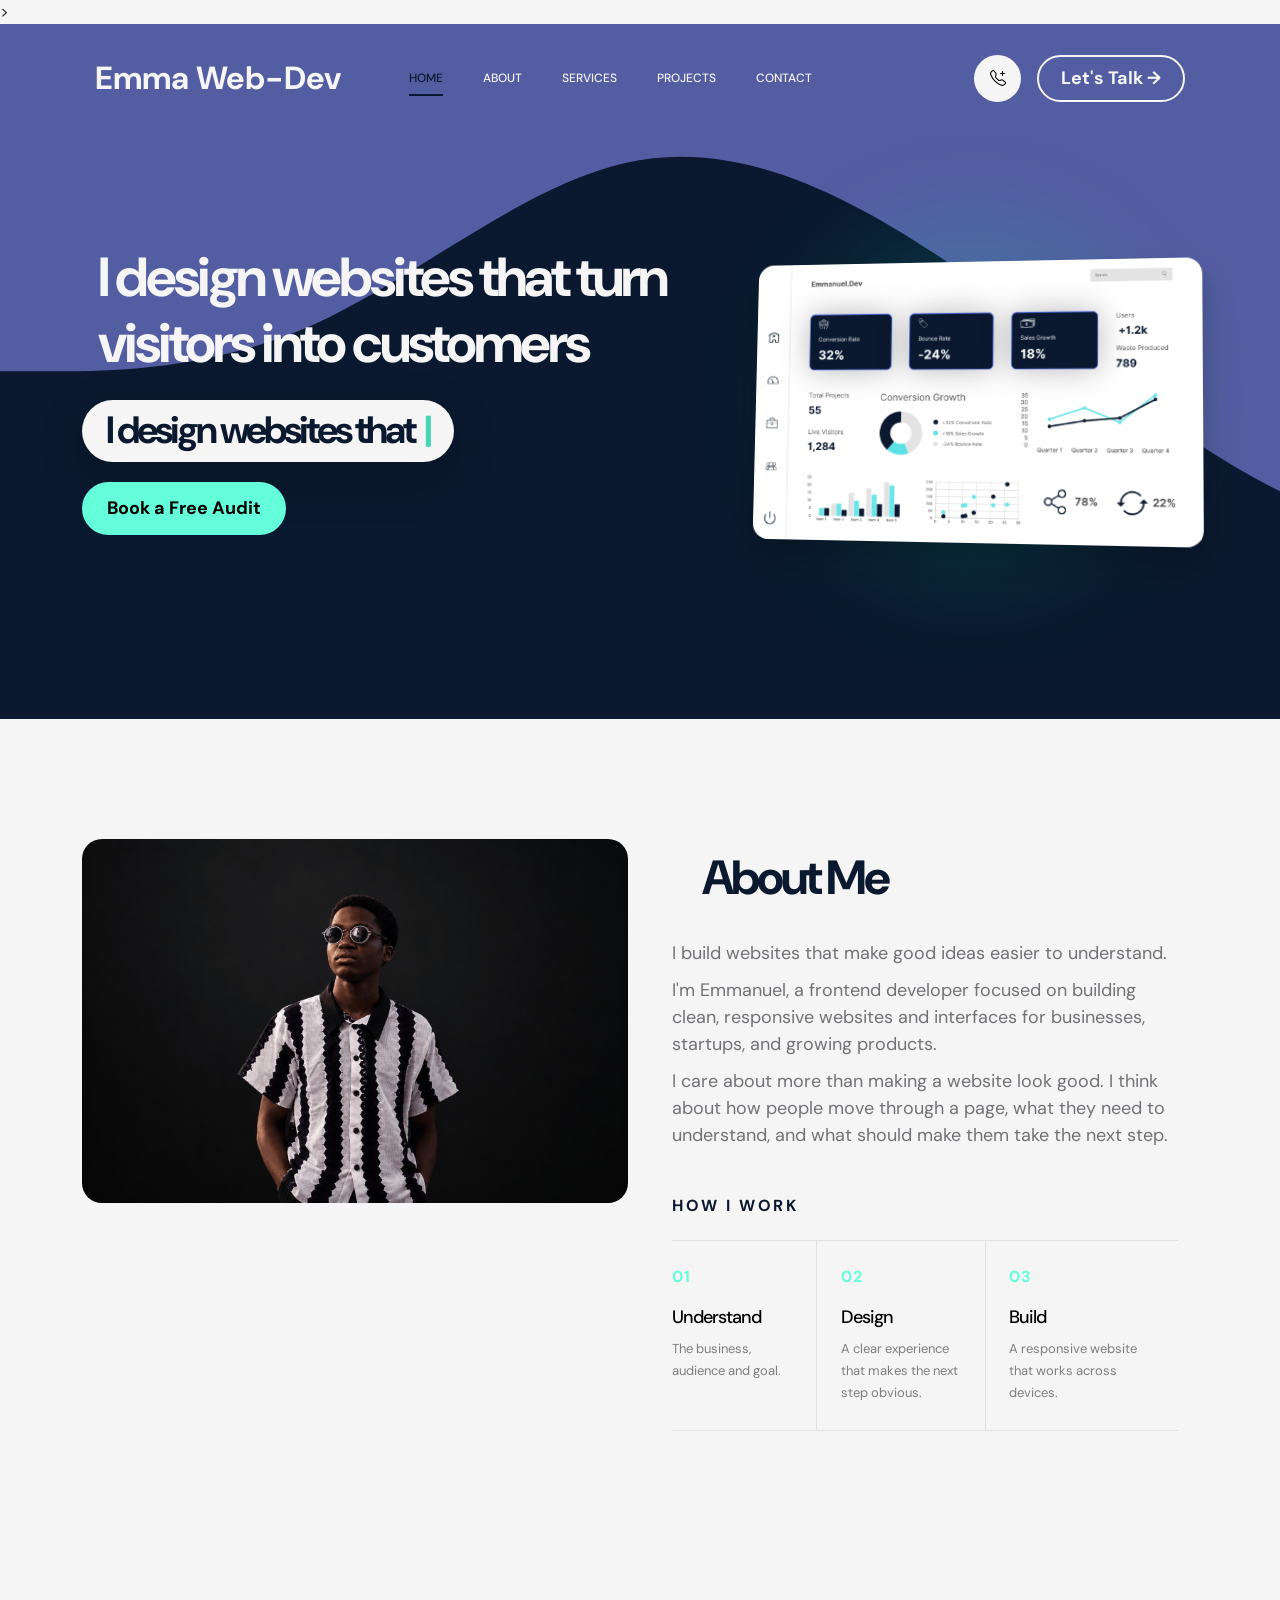
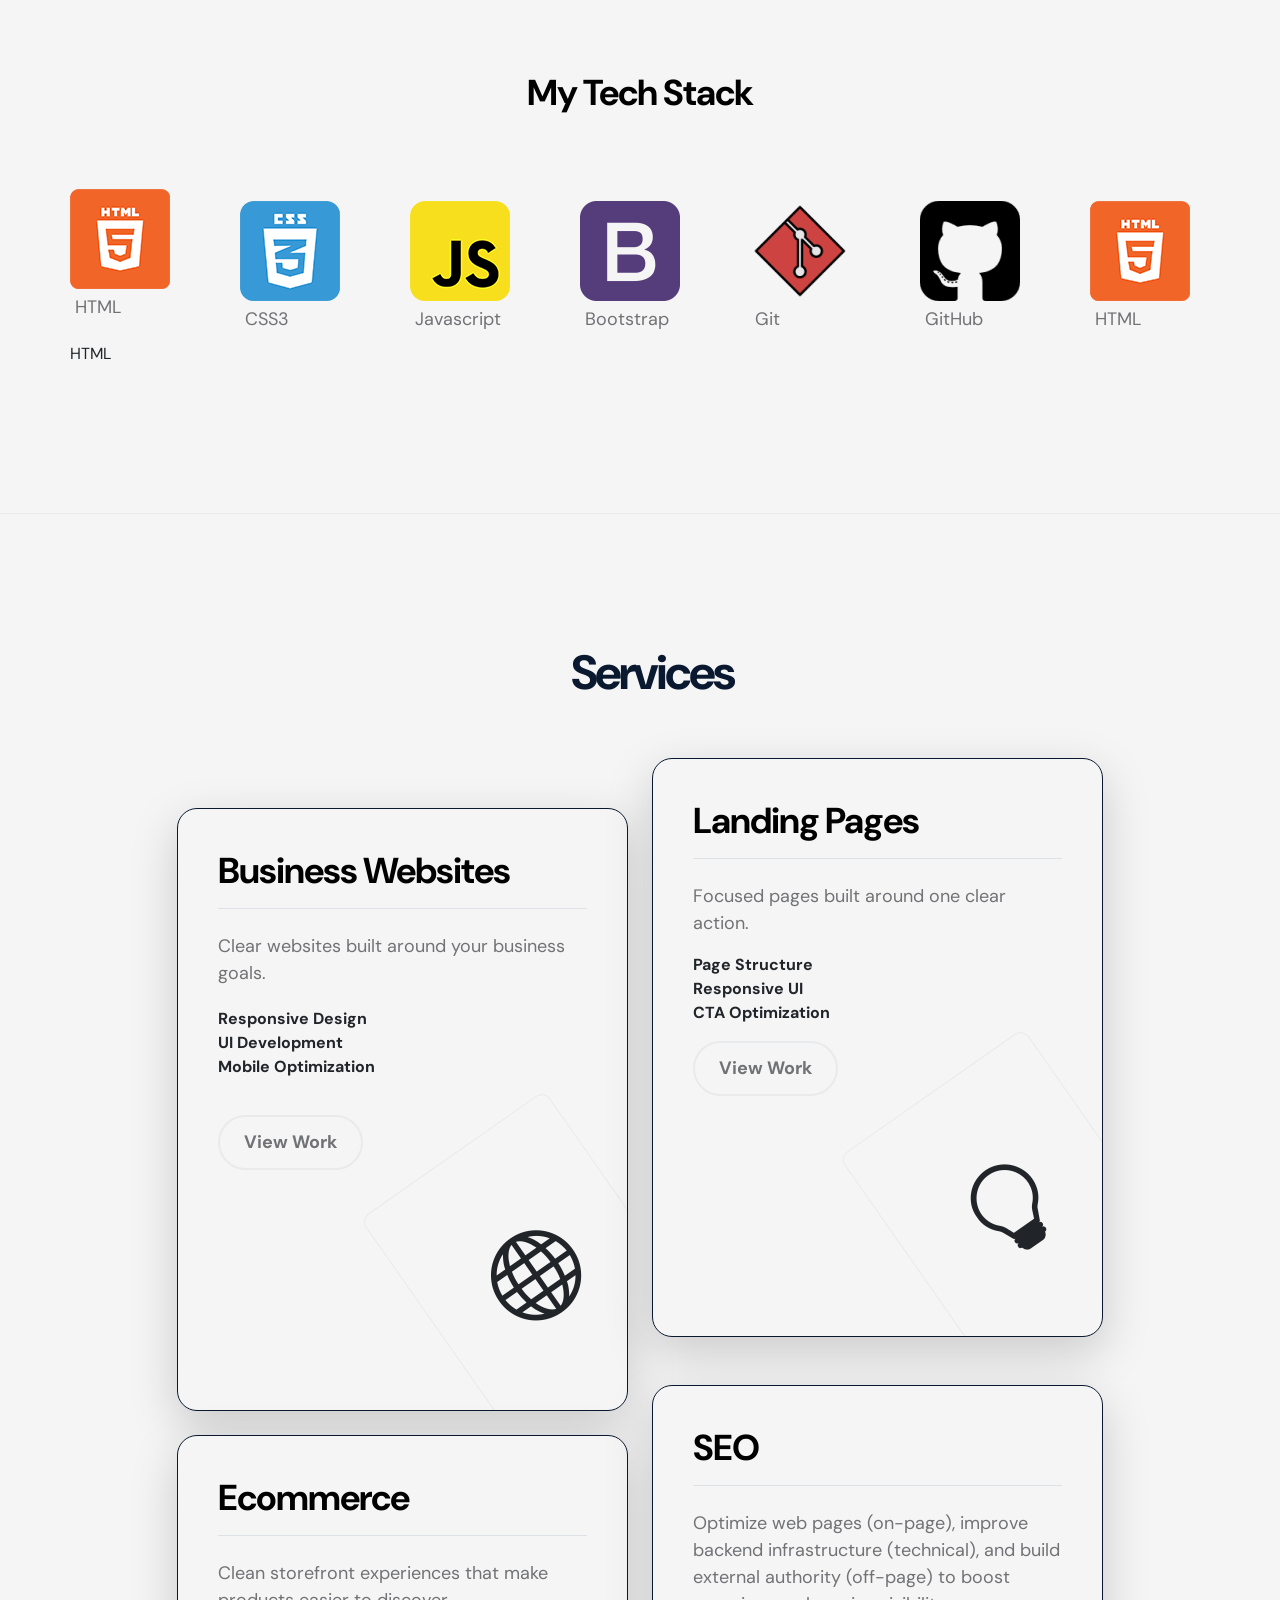
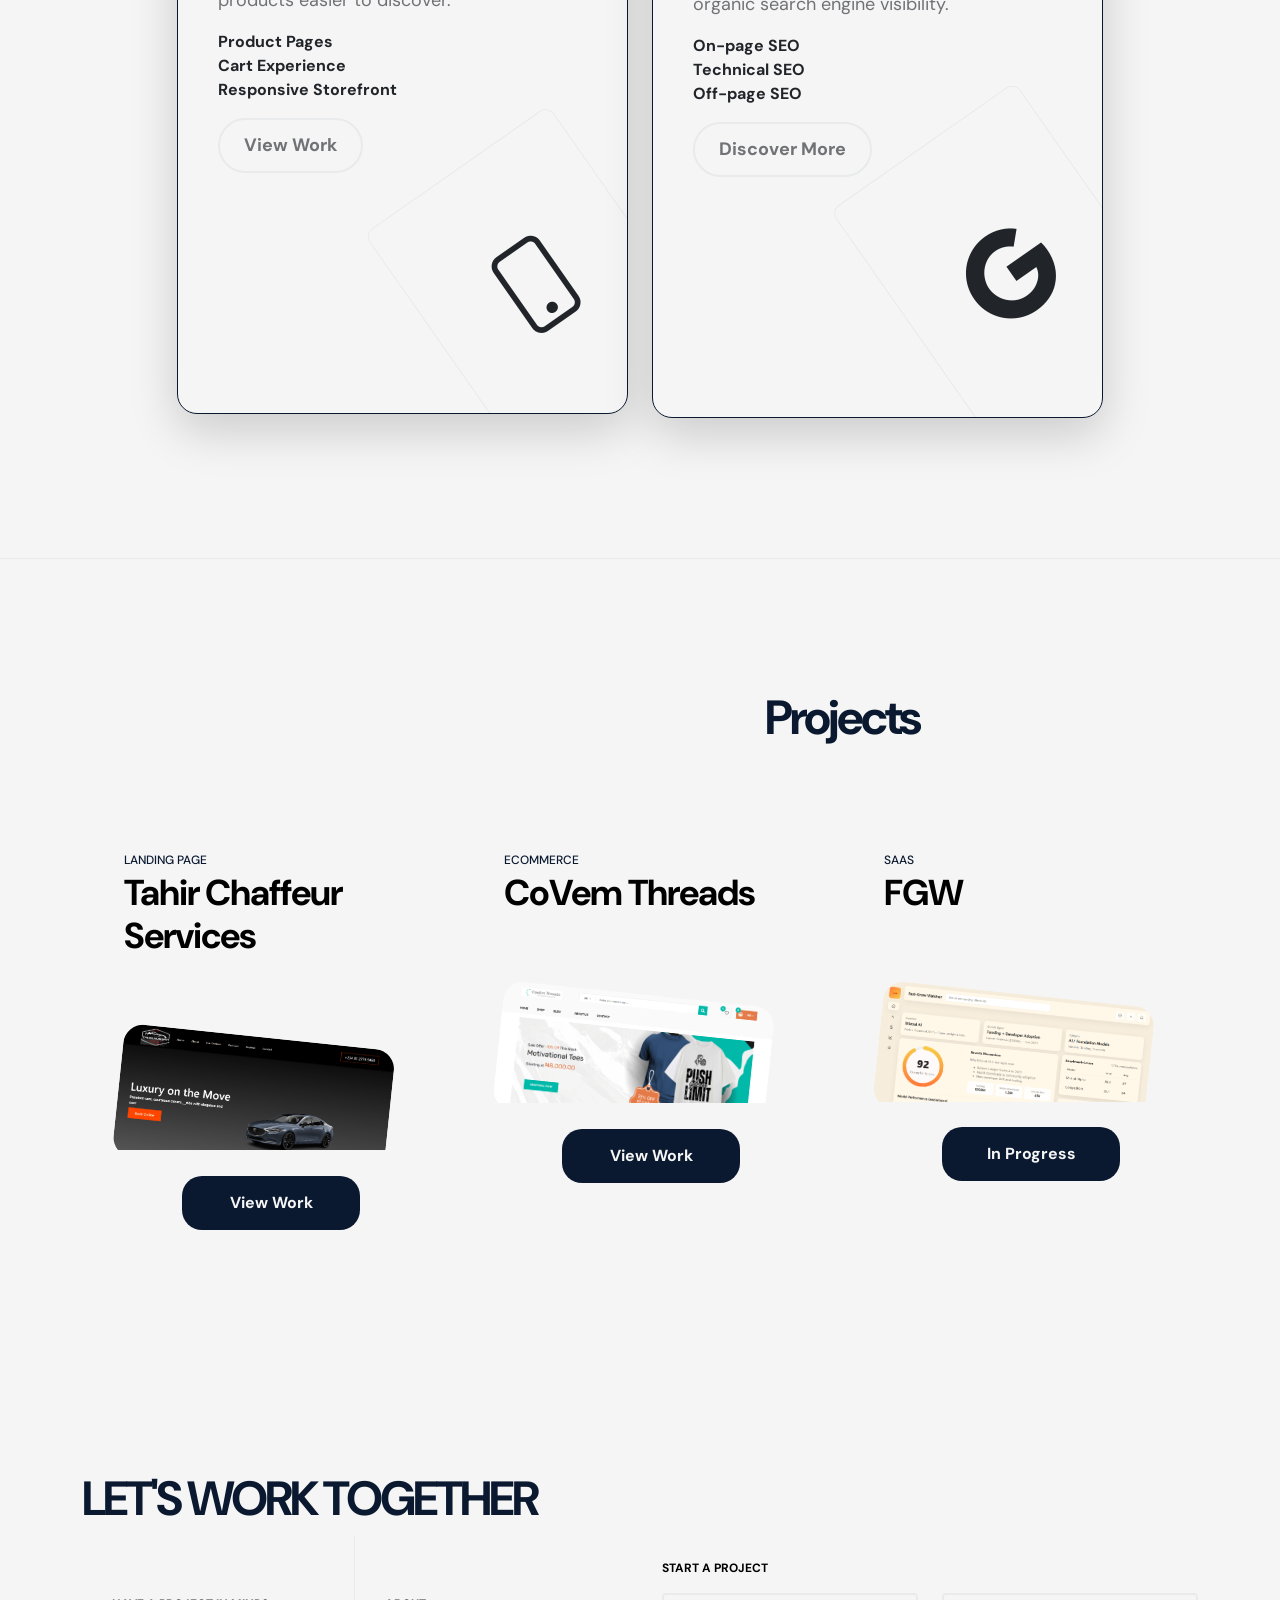
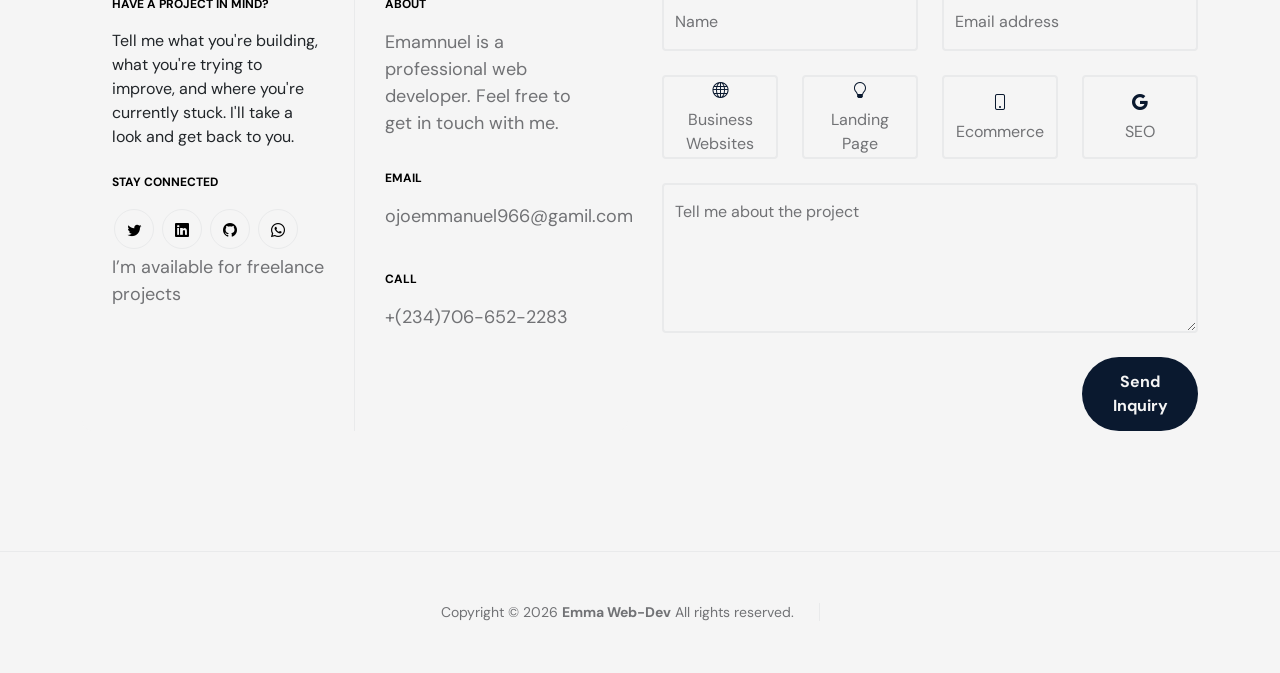
==== index.html @ 37045ef2 "Update index.html" ====
<!doctype html>
<html lang="en">
    <head
        
     <link
        rel="stylesheet"
        href="https://cdn.jsdelivr.net/npm/bootstrap-icons@1.13.2/font/bootstrap-icons.min.css"
      >
    >
        <meta charset="utf-8">
        <meta name="viewport" content="width=device-width, initial-scale=1">

        <meta name="description" content="I'm Emmanuel, a frontend developer in Nigeria building responsive business websites, landing pages and ecommerce interfaces.">
        <meta name="author" >
        <meta name="author" content="Emmanuel">
        <meta name="robots" content="index, follow">
        <title>Emmanuel | Frontend Developer</title>
        <meta property="og:type" content="website">
        <meta property="og:title" content="Emmanuel | Frontend Developer">
        <meta
        property="og:description"
        content="Responsive websites and interfaces for businesses, startups and growing  products."
        >  
        <meta property="og:url" content="https://YOUR-VERCEL-DOMAIN.vercel.app/">
        
        <!-- X card preview -->
        <meta name="twitter:card" content="summary_large_image">
        <meta name="twitter:title" content="Emmanuel | Frontend Developer">
        <meta
        name="twitter:description"
        content="I build responsive websites and interfaces for businesses and growing products."
        >
        <meta
        name="twitter:image"
        content="https://YOUR-VERCEL-DOMAIN.vercel.app/images/social-preview.jpg"
>
        <!-- CSS FILES -->
        <link rel="preconnect" href="https://fonts.googleapis.com">
        
        <link rel="preconnect" href="https://fonts.gstatic.com" crossorigin>
        
        <link href="https://fonts.googleapis.com/css2?family=DM+Sans:wght@400;500;700&display=swap" rel="stylesheet">

        <link href="css/bootstrap.min.css" rel="stylesheet">

        <link href="css/bootstrap-icons.css" rel="stylesheet">

        <link href="css/magnific-popup.css" rel="stylesheet">

        <link href="css/style.css" rel="stylesheet">
        

    </head>
    
    <body>


        <nav class="navbar navbar-expand-lg">
            <div class="container">

                <button class="navbar-toggler" type="button" data-bs-toggle="collapse" data-bs-target="#navbarNav" aria-controls="navbarNav" aria-expanded="false" aria-label="Toggle navigation">
                    <span class="navbar-toggler-icon"></span>
                </button>

                <a href="index.html" class="navbar-brand mx-auto mx-lg-0">Emma Web-Dev </a>

                <div class="d-flex align-items-center d-lg-none">
                    <!-- <i class="navbar-icon bi-telephone-plus me-3"></i> -->
                    <a class="custom-btn btn" href="#section_5">
                        Let's Talk →
                    </a>
                </div>

                <div class="collapse navbar-collapse" id="navbarNav">
                    <ul class="navbar-nav ms-lg-5">
                        <li class="nav-item">
                            <a class="nav-link click-scroll" href="#section_1">Home</a>
                        </li>

                        <li class="nav-item">
                            <a class="nav-link click-scroll" href="#section_2">About</a>
                        </li>

                        <li class="nav-item">
                            <a class="nav-link click-scroll" href="#section_3">Services</a>
                        </li>

                        <li class="nav-item">
                            <a class="nav-link click-scroll" href="#section_4">Projects</a>
                        </li>

                        <li class="nav-item">
                            <a class="nav-link click-scroll" href="#section_5">Contact</a>
                        </li>
                    </ul>

                    <div class="d-lg-flex align-items-center d-none ms-auto">
                        <i class="navbar-icon bi-telephone-plus me-3"  ><a href=""></a></i>
                        <a class="custom-btn btn" href="#section_5">
                             Let's Talk →
                        </a>
                    </div>
                </div>

            </div>
        </nav>

        <main>

            <section class="hero d-flex  align-items-center" id="section_1">
                <div class="container">
                    <div class="row">

                        <div class="col-lg-7 col-12">
                            <div class="hero-text" >
                                <div class="hero-title-wrap d-flex align-items-center mb-4">
                                    <h1 class="hero-title ms-3 mb-0" style="color: whitesmoke !important;  "  >I design websites that turn <br> visitors into customers</h1>
                                </div>

                               <h2 class="hero-title">
                                 I design websites that 
                                 <span id="typing"></span>
                               </h2>
                                <p class="mb-4"><a class="custom-btn btn custom-link" href="#section_2" style="color: black ;">Book a Free Audit</a></p>
                            </div>
                        </div>
                         
                           <div class="col-lg-5 col-12">
                             <div class="hero-image-wrap">
                               <img src="images/Emmanuel.Dev Dashboard.png" class="img-fluid hero-image" alt="Dashboard interface concept displayed in the Emma Web-Dev portfolio hero section"
                               fetchpriority="high"
                               decoding="async">
                              </div>
                           </div>
                         
                      
                    </div>
                </div>

                <svg xmlns="http://www.w3.org/2000/svg" viewBox="0 0 1440 320"><path fill="#535da1" fill-opacity="1" d="M0,160L24,160C48,160,96,160,144,138.7C192,117,240,75,288,64C336,53,384,75,432,106.7C480,139,528,181,576,208C624,235,672,245,720,240C768,235,816,213,864,186.7C912,160,960,128,1008,133.3C1056,139,1104,181,1152,202.7C1200,224,1248,224,1296,197.3C1344,171,1392,117,1416,90.7L1440,64L1440,0L1416,0C1392,0,1344,0,1296,0C1248,0,1200,0,1152,0C1104,0,1056,0,1008,0C960,0,912,0,864,0C816,0,768,0,720,0C672,0,624,0,576,0C528,0,480,0,432,0C384,0,336,0,288,0C240,0,192,0,144,0C96,0,48,0,24,0L0,0Z"></path></svg>
            </section>


            <section class="about section-padding" id="section_2">
                <div class="container">
                    <div class="row">

                        <div class="col-lg-6 col-12  reveal reveal-left">
                            <img src="images/portfolio pic.png" class="about-image img-fluid" alt="Portrait of Emmanuel, frontend developer at Emma Web-Dev"
                            loading="lazy"
                            decoding="async">
                        </div>

                        <div class="col-lg-6 col-12 mt-5 mt-lg-0">
                            <div class="about-thumb">

                                <div class="section-title-wrap  align-items-center mb-4 reveal">
                                    <h2 class="text me-4 mb-0">About Me</h2>

                                  
                                </div>

                            

                             <div class="about-text">
                                 <p class="reveal">
                                I build websites that make
                                good ideas easier to understand. 
                              </p>
                              
                              <p  class="reveal reveal-delay-1">
                                I'm Emmanuel, a frontend developer focused on
                                building clean, responsive websites and interfaces
                                for businesses, startups, and growing products.
                              </p>
                              
                              <p class="reveal reveal-delay-2">
                                I care about more than making a website look good.
                              I think about how people move through a page, what
                              they need to understand, and what should make them
                              take the next step.
                              </p>
                              
                             </div>
                              
                              <div class="how-i-work">
                                  <span class="how-i-work-label reveal-delay-4"><strong>HOW I WORK</strong></span>

                                  <div class="work-process">

                                      <div class="work-process-item reveal reveal-delay-1">
                                         <strong>
                                            <span class="work-process-number">01</span>
                                         </strong> 

                                          <div class="work-process-content">
                                              <h3>Understand</h3>
                                              <p>The business, audience and goal.</p>
                                          </div>
                                      </div>

                                      <div class="work-process-item reveal  reveal-delay-2">
                                         <strong><span class="work-process-number">02</span></strong> 

                                          <div class="work-process-content">
                                              <h3>Design</h3>
                                              <p>A clear experience that makes the next step obvious.</p>
                                          </div>
                                      </div>

                                        <div class="work-process-item reveal reveal-delay-3">
                                          <span class="work-process-number">03</span>

                                          <div class="work-process-content">
                                              <h3>Build</h3>
                                              <p>A responsive website that works across devices.</p>
                                          </div>
                                      </div>

                                  </div>
                              </div>
                            </div>
                        </div>

                    </div>
                </div>
            </section>

            <!-- <section class="featured section-padding">
                <div class="container">
                    <div class="row">

                        <div class="col-lg-6 col-12">
                            <div class="profile-thumb">
                                <div class="profile-title">
                                    <h4 class="mb-0">Information</h4>
                                </div>

                                <div class="profile-body">
                                    <p>
                                        <span class="profile-small-title">Name</span> 
                                        <span>Ojo Emmanuel</span>
                                    </p>

                                    <p>
                                        <span class="profile-small-title">Birthday</span> 
                                        <span>May 28, 2008</span>
                                    </p>

                                    <p>
                                        <span class="profile-small-title">Phone</span> 
                                         <span><a href="tel: +(234)706-652-2283"></a>+(234)706-652-2283</span>
                                    </p>

                                    <p>
                                        <span class="profile-small-title">Email</span> 
                                        <span><a href="mailto:hello@josh.design">ojoemmanuel966@gmail.com</a></span>
                                    </p>
                                </div>
                            </div>
                        </div>

                        <div class="col-lg-6 col-12 mt-5 mt-lg-0">
                            <div class="about-thumb">
                                <div class="row">
                                    <div class="col-lg-6 col-6 featured-border-bottom py-2">
                                        <strong class="featured-numbers">15+</strong>

                                        <p class="featured-text">Projects Completed</p>
                                    </div>

                                    <div class="col-lg-6 col-6 featured-border-start featured-border-bottom ps-5 py-2">
                                        <strong class="featured-numbers">10+</strong>
 
                                        <p class="featured-text">Happy Clients</p>
                                    </div>

                                    <div class="col-lg-6 col-6 pt-4">
                                        <p class="featured-text">Conversion-Focused Designs</p>
                                    </div>

                                    <div class="col-lg-6 col-6 featured-border-start ps-5 pt-4">
                                        <strong class="featured-numbers">7+</strong>

                                        Fast Delivery
                                    </div>
                                </div>
                            </div>
                        </div>

                    </div>
                </div>
            </section> -->


            <section class="clients section-padding">
                <div class="container">
                    <div class="row align-items-center">

                        <div class="col-lg-12 col-12">
                            <h3 class="text-center mb-5">My Tech Stack</h3>
                        </div>

                <section class="tech-marquee" aria-label="Technologies I use">
                    <div class="tech-marquee-track">

                     <div class="tech-marquee-group">
                       <span><img src="images/tech stack/details-icon-html.png" alt=""> <p>HTML</p> HTML</span>
                       <span><img src="images/tech stack/details-icon-css.png" alt=""><p>CSS3</p></span>
                       <span><img src="images/tech stack/details-icon-javascript.png" alt=""><p>Javascript</p></span>
                       <span><img src="images/tech stack/details-icon-bootstrap.png" alt=""><p>Bootstrap</p></span>
                       <span><img src="images/tech stack/git.png" alt=""><p>Git</p></span>
                       <span><img src="images/tech stack/github-sign.png" alt=""><p>GitHub</p></span>
                     </div>

                     <div class="tech-marquee-group" aria-hidden="true">
                        <span><img src="images/tech stack/details-icon-html.png" alt=""> <br> <p>HTML</p>  </span>
                       <span><img src="images/tech stack/details-icon-css.png" alt=""><p>CSS3</p></span>
                       <span><img src="images/tech stack/details-icon-javascript.png" alt=""><p>Javascript</p></span>
                       <span><img src="images/tech stack/details-icon-bootstrap.png" alt=""><p>Bootstrap</p></span>
                        <span><img src="images/tech stack/git.png" alt=""><p>Git</p></span>
                       <span><img src="images/tech stack/github-sign.png" alt=""><p>GitHub</p></span>
                     </div>
                    </div>
                 </section>
                    </div>
                </div>
            </section>


            <section class="services section-padding" id="section_3">
                <div class="container">
                    <div class="row">

                        <div class="col-lg-10 col-12 mx-auto">
                            <div class="section-title-wrap d-flex justify-content-center align-items-center mb-5   reveal">
                               

                                <h2 class="text ms-4 mb-0">Services</h2>
                                
                            </div>
                             <!-- <strong><h3 style="align-items: center; justify-content: center;">What I can build for you.</h3></strong> -->
                            <div class="row pt-lg-5">
                                <div class="col-lg-6 col-12">
                                    <div class="services-thumb reveal">
                                        <div class="d-flex flex-wrap align-items-center border-bottom mb-4 pb-3">
                                            <h3 class="mb-0"> Business Websites</h3>

                                            
                                        </div>

                                        <p>Clear websites built around your business goals.
                                           <!-- For businesses that need a professional online presence that explains what they do and       makes it easy for visitors to take action. -->
                                        </p>
                                           
                                        <div class="sub-text" style="margin:20px 0px;">
                                            <strong>Responsive Design</strong>
                                           <br>
                                           <strong>UI Development</strong>
                                           <br>
                                           <strong>Mobile Optimization</strong>
                                        </div>

                                        <a href="#section_4" class="custom-btn custom-border-btn btn mt-3">View Work</a>

                                        <div class="services-icon-wrap d-flex justify-content-center align-items-center">
                                            <i class="services-icon bi-globe"></i>
                                        </div>
                                    </div>
                                </div>

                                <div class="col-lg-6 col-12">
                                    <div class="services-thumb services-thumb-up reveal reveal-delay-1">
                                        <div class="d-flex flex-wrap align-items-center border-bottom mb-4 pb-3">
                                            <h3 class="mb-0">Landing Pages</h3>

                                            <!-- <div class="services-price-wrap ms-auto">
                                                <p class="services-price-text mb-0">$1,200</p>
                                                <div class="services-price-overlay"></div>
                                            </div> -->
                                        </div>

                                        <p>Focused pages built around one
                                           clear action.

                                           </p>
                                           <div class="sub-text">
                                            <strong>
                                                Page Structure
                                                <br>
                                                Responsive UI
                                                <br>
                                                CTA Optimization
                                                <br>
                                            </strong>
                                           </div>

                                        <a href="#section_4" class="custom-btn custom-border-btn btn mt-3">View Work</a>

                                        <div class="services-icon-wrap d-flex justify-content-center align-items-center">
                                            <i class="services-icon bi-lightbulb"></i>
                                        </div>
                                    </div>
                                </div>

                                <div class="col-lg-6 col-12">
                                    <div class="services-thumb  reveal reveal-delay-2 ">
                                        <div class="d-flex flex-wrap align-items-center border-bottom mb-4 pb-3">
                                            <h3 class="mb-0">Ecommerce</h3>

                                            <!-- <div class="services-price-wrap ms-auto">
                                                <p class="services-price-text mb-0">$3,600</p>
                                                <div class="services-price-overlay"></div>
                                            </div> -->
                                        </div>

                                        <p>Clean storefront experiences that
                                           make products easier to discover.

                                        </p>
                                        <div class="sub-text">
                                            <strong>
                                              Product Pages
                                              <br>
                                              Cart Experience
                                              <br>
                                              Responsive Storefront
                                            </strong>
                                           
                                        </div>

                                        <a href="#section_4" class="custom-btn custom-border-btn btn mt-3">View Work</a>

                                        <div class="services-icon-wrap d-flex justify-content-center align-items-center">
                                            <i class="services-icon bi-phone"></i>
                                        </div>
                                    </div>
                                </div>

                                <div class="col-lg-6 col-12">
                                    <div class="services-thumb services-thumb-up reveal">
                                        <div class="d-flex flex-wrap align-items-center border-bottom mb-4 pb-3">
                                            <h3 class="mb-0">SEO</h3>
<!-- 
                                            <div class="services-price-wrap ms-auto">
                                                <p class="services-price-text mb-0">$1,450</p>
                                                <div class="services-price-overlay"></div>
                                            </div> -->
                                        </div>

                                        <p>Optimize web pages (on-page), improve backend infrastructure (technical), and build external authority (off-page) to boost organic search engine visibility. </p>
                                        <div class="sub-text">
                                            <strong>
                                              On-page SEO
                                              <br>
                                              Technical SEO
                                              <br>
                                              Off-page SEO
                                            </strong>
                                           
                                        </div>

                                        <a href="#section_4" class="custom-btn custom-border-btn btn mt-3">Discover More</a>

                                        <div class="services-icon-wrap d-flex justify-content-center align-items-center">
                                            <i class="services-icon bi-google"></i>
                                        </div>
                                    </div>
                                </div>
                            </div>
                        </div>
                    </div>
                </div>                                  
            </section>


            <section class="projects section-padding" id="section_4">
                <div class="container">
                    <div class="row">

                        <div class="col-lg-8 col-md-8 col-12 ms-auto">
                            <div class="section-title-wrap d-flex justify-content-center align-items-center mb-4 reveal">
                                <h2 class="text ms-4 mb-0">Projects</h2>
                            </div>
                        </div>

                        <div class="clearfix"></div>

                        <div class="col-lg-4 col-md-6 col-12">
                            <div class="projects-thumb reveal reveal-delay-2">
                                <div class="projects-info">
                                    <small class="projects-tag">Landing Page</small>

                                    <h3 class="projects-title">Tahir Chaffeur Services</h3>
                                </div>

                                <a href="images/projects/portfolio work.png" class="popup-image">
                                    <img src="images/projects/portfolio work.png" class="projects-image img-fluid" alt="Tahir Chauffeur Services website project designed by Emma Web-Dev">
                                </a>
                                
                            </div>
                            <button type="submit" class="form-control"><a href="https://emmyfrontenddev.github.io/Web-Dev2/" target="_blank" style="color: whitesmoke !important;" rel="noopener noreferrer">View Work</a></button>
                        </div>

                        <div class="col-lg-4 col-md-6 col-12">
                            <div class="projects-thumb reveal reveal-delay-3">
                                <div class="projects-info">
                                    <small class="projects-tag">Ecommerce</small>

                                    <h3 class="projects-title">CoVem Threads</h3>
                                </div>

                                <a href="images/projects/tshirt ic.png" class="popup-image">
                                    <img src="images/projects/tshirt ic.png" class="projects-image img-fluid" alt="CoVem Threads streetwear ecommerce website project by Emma Web-Dev">
                                </a>
                                
                            </div>
                            <button type="submit" class="form-control"><a href="https://emmyfrontenddev.github.io/ecommerce/" style="color: whitesmoke !important;" target="_blank" rel="noopener noreferrer"> View Work</a></button>
                        </div>

                        <div class="col-lg-4 col-md-6 col-12">
                            <div class="projects-thumb reveal reveal-delay-4">
                                <div class="projects-info">
                                    <small class="projects-tag">Saas</small>

                                    <h3 class="projects-title">FGW</h3>
                                </div>

                                <a href="images/projects/mistral dashboard cool.png" class="popup-image">
                                    <img src="images/projects/mistral dashboard cool.png" class="projects-image img-fluid" alt="FastGrowWatcher startup growth dashboard concept, currently in development">
                                </a>
                                
                            </div>
                            <button type="submit" class="form-control">In Progress</button>
                        </div>

                    </div>
                </div>
            </section>

            <section class="contact section-padding" id="section_5">
                    <div class="container">
                        <div class="row">

                            <div class="col-lg-6 col-md-8 col-12">
                                <h2>LET'S WORK TOGETHER</h21>
                            </div>

                            <div class="clearfix"></div>

                            <div class="col-lg-3 col-md-6 col-12 pe-lg-0">
                                <div class="contact-info contact-info-border-start d-flex flex-column">
                                    <strong class="site-footer-title d-block mb-3">Have a project in mind?</strong>

                                    <ul class="footer-menu">
                                        Tell me what you're building, what you're trying to improve, and where you're currently stuck. I'll take a look and get back to you.
                                    </ul>

                                    <strong class="site-footer-title d-block mt-4 mb-3">Stay connected</strong>

                                    <ul class="social-icon">
                                        <li class="social-icon-item"><a href="https://twitter.com/emmawebdev59" class="social-icon-link bi-twitter"  target="_blank"></a></li>

                                        <li class="social-icon-item"><a href="www.linkedin.com/in/ojo-emmanuel-4584403b9" class="social-icon-link bi-linkedin"  target="_blank"></a></li>

                                        <li class="social-icon-item"><a href="https://github.com/EmmyFrontendDev" class="social-icon-link bi-github"  target="_blank"></a></li>

                                        <li class="social-icon-item"><a href="https://wa.me/7066522283" class="social-icon-link bi-whatsapp"></a></li>
                                    </ul>

                                    <!-- <strong class="site-footer-title d-block mt-4 mb-3">Start a project</strong> -->

                                    <p class="mb-0">I’m available for freelance projects</p>
                                </div>
                            </div>

                            <div class="col-lg-3 col-md-6 col-12 ps-lg-0">
                                <div class="contact-info d-flex flex-column">
                                    <strong class="site-footer-title d-block mb-3">About</strong>

                                    <p class="mb-2">
                                       Emamnuel is a professional web developer. Feel free to get in touch with me.
                              </p>

                                    <strong class="site-footer-title d-block mt-4 mb-3">Email</strong>

                                    <p>
                                        <a href="mailto:hello@josh.design">
                                            ojoemmanuel966@gamil.com
                                        </a>
                                    </p>

                                    <strong class="site-footer-title d-block mt-4 mb-3">Call</strong>

                                    <p class="mb-0">
                                        <a href="tel: +(234)706-652-2283">
                                            +(234)706-652-2283
                                        </a>
                                    </p>
                                </div>
                            </div>

                            <div class="col-lg-6 col-12 mt-5 mt-lg-0">
                                <form action="#" method="get" class="custom-form contact-form" role="form">
                                    <div class="row">
                                         <strong class="site-footer-title d-block mt-4 mb-3">Start a project</strong>
                                        <div class="col-lg-6 col-md-6 col-12">
                                            
                                            <div class="form-floating">
                                                <input type="text" name="name" id="name" class="form-control" placeholder="Name" required="">
                                                
                                                <label for="floatingInput">Name</label>
                                            </div>
                                        </div>

                                        <div class="col-lg-6 col-md-6 col-12"> 
                                            <div class="form-floating">
                                                <input type="email" name="email" id="email" pattern="[^ @]*@[^ @]*" class="form-control" placeholder="Email address" required="">
                                                
                                                <label for="floatingInput">Email address</label>
                                            </div>
                                        </div>

                                        <div class="col-lg-3 col-md-6 col-6">
                                            <div class="form-check form-check-inline">
                                                <input name="website" type="checkbox" class="form-check-input" id="inlineCheckbox1" value="1">

                                                <label class="form-check-label" for="inlineCheckbox1">
                                                    <i class="bi-globe form-check-icon"></i>
                                                    <span class="form-check-label-text">Business Websites</span>
                                                </label>
                                          </div>
                                        </div>

                                        <div class="col-lg-3 col-md-6 col-6">
                                            <div class="form-check form-check-inline">
                                                <input name="branding" type="checkbox" class="form-check-input" id="inlineCheckbox2" value="1">

                                                <label class="form-check-label" for="inlineCheckbox2">
                                                    <i class="bi-lightbulb form-check-icon"></i>
                                                    <span class="form-check-label-text">Landing Page</span>
                                                </label>
                                            </div>
                                        </div>

                                        <div class="col-lg-3 col-md-6 col-6">
                                            <div class="form-check form-check-inline">
                                                <input name="ecommerce" type="checkbox" class="form-check-input" id="inlineCheckbox3" value="1">

                                                <label class="form-check-label" for="inlineCheckbox3">
                                                    <i class="bi-phone form-check-icon"></i>
                                                    <span class="form-check-label-text">Ecommerce</span>
                                                </label>
                                            </div>
                                        </div>

                                        <div class="col-lg-3 col-md-6 col-6">
                                            <div class="form-check form-check-inline me-0">
                                                <input name="seo" type="checkbox" class="form-check-input" id="inlineCheckbox4" value="1">

                                                <label class="form-check-label" for="inlineCheckbox4">
                                                    <i class="bi-google form-check-icon"></i>
                                                    <span class="form-check-label-text">SEO</span>
                                                </label>
                                            </div>
                                        </div>

                                        <div class="col-lg-12 col-12">
                                            <div class="form-floating">
                                                <textarea class="form-control" id="message" name="message" placeholder="Tell me about the project"></textarea>
                                                
                                                <label for="floatingTextarea">Tell me about the project</label>
                                            </div>
                                        </div>

                                        <div class="col-lg-3 col-12 ms-auto">
                                            <button type="submit" class="form-control" ;"><a href="https://wa.me/7066522283"  target="_blank"  rel="noopener noreferrer">Send Inquiry</a> </button>
                                        </div>

                                    </div>
                                </form>
                            </div>

                        </div>
                    </div>
                </div>
            </section>

        </main>

        <footer class="site-footer">
            <div class="container">
                <div class="row">
                    <div class="col-lg-12 col-12">
                        <div class="copyright-text-wrap">
                            <p class="mb-0">
                                <span class="copyright-text">Copyright © 2026 <a href="index.html">Emma Web-Dev</a> All rights reserved.</span>
                            </p>
                        </div>
                    </div>
                </div>
            </div>
        </footer>

        <!-- JAVASCRIPT FILES -->
        
        <script type="application/ld+json">
            {
               "@context": "https://schema.org",
               "@type": "Person",
               "name": "Emmanuel",
               "url": "https://YOUR-VERCEL-DOMAIN.vercel.app/",
               "jobTitle": "Frontend Developer",
               "description": "Frontend developer building responsive websites and interfaces with HTML, CSS and JavaScript.",
               "knowsAbout": [
                 "HTML",
                 "CSS",
                 "JavaScript",
                 "Responsive Web Design",
                 "Frontend Development"
               ]
             }
        </script>
        <script src="js/jquery.min.js"></script>
        <script src="js/bootstrap.min.js"></script>
        <script src="js/jquery.sticky.js"></script>
        <script src="js/click-scroll.js"></script>
        <script src="js/jquery.magnific-popup.min.js"></script>
        <script src="js/magnific-popup-options.js"></script>
        <script src="js/custom.js"></script>

    </body>
</html>
---- css/style.css ----
/*---------------------------------------
  CUSTOM PROPERTIES ( VARIABLES )             
-----------------------------------------*/
:root {
  --white-color: whitesmoke;
  --primary-color: #64ffda;
  --secondary-color: #0a192f;
  --section-bg-color: whitesmoke;
  --dark-color: #000000;
  --p-color: #717275;
  --border-color: #e9eaeb;
  --featured-border-color: #64ffda;

  --body-font-family: "DM Sans", sans-serif;

  --h1-font-size: 62px;
  --h2-font-size: 48px;
  --h3-font-size: 36px;
  --h4-font-size: 32px;
  --h5-font-size: 24px;
  --h6-font-size: 22px;
  --p-font-size: 18px;
  --menu-font-size: 12px;
  --copyright-font-size: 14px;

  --border-radius-large: 100px;
  --border-radius-medium: 20px;
  --border-radius-small: 10px;

  --font-weight-normal: 400;
  --font-weight-medium: 500;
  --font-weight-bold: 700;
}

body {
  background: var(--white-color);
  font-family: var(--body-font-family);
}

/*---------------------------------------
  TYPOGRAPHY               
-----------------------------------------*/

h2,
h3,
h4,
h5,
h6 {
  color: var(--dark-color);
}

h1,
h2,
h3,
h4,
h5,
h6 {
  font-weight: var(--font-weight-bold);
  letter-spacing: -1px;
}

h1 {
  font-size: var(--h1-font-size);
  letter-spacing: -3px;
}

h2 {
  font-size: var(--h2-font-size);
  color: var(--secondary-color);
  letter-spacing: -3px;
}

h3 {
  font-size: var(--h3-font-size);
}

h4 {
  font-size: var(--h4-font-size);
}

h5 {
  font-size: var(--h5-font-size);
  line-height: normal;
}

h6 {
  font-size: var(--h6-font-size);
}

p {
  color: var(--p-color);
  font-size: var(--p-font-size);
  font-weight: var(--font-weight-normal);
}

ul li {
  color: var(--p-color);
  font-size: var(--p-font-size);
  font-weight: var(--font-weight-normal);
}

a,
button {
  touch-action: manipulation;
  transition: all 0.3s;
}

a {
  color: var(--p-color);
  text-decoration: none;
}

a:hover {
  color: var(--secondary-color);
}

::selection {
  background: var(--secondary-color);
  color: var(--white-color);
}

::-moz-selection {
  background: var(--secondary-color);
  color: var(--white-color);
}

.section-padding {
  padding-top: 120px;
  padding-bottom: 120px;
}

b,
strong {
  font-weight: var(--font-weight-bold);
}

.section-title-wrap {
  border-radius: var(--border-radius-small);
  padding: 10px 30px;
}
.section-title-wrap .text {
  color: var(--secondary-color);
}
/*---------------------------------------
  PRE LOADER               
-----------------------------------------*/
.preloader {
  position: fixed;
  top: 0;
  left: 0;
  width: 100%;
  height: 100%;
  z-index: 99999;
  display: flex;
  flex-flow: row nowrap;
  justify-content: center;
  align-items: center;
  background: none repeat scroll 0 0 var(--white-color);
}

.spinner {
  border: 1px solid transparent;
  border-radius: var(--border-radius-small);
  position: relative;
}

.spinner:before {
  content: "";
  box-sizing: border-box;
  position: absolute;
  top: 50%;
  left: 50%;
  width: 45px;
  height: 45px;
  margin-top: -10px;
  margin-left: -10px;
  border-radius: 50%;
  border: 1px solid var(--border-color);
  border-top-color: var(--white-color);
  animation: spinner 0.9s linear infinite;
}

@keyframes spinner {
  to {
    transform: rotate(360deg);
  }
}

@keyframes spinner {
  to {
    transform: rotate(360deg);
  }
}

/*---------------------------------------
  CUSTOM ICON               
-----------------------------------------*/
.navbar-icon {
  background: var(--white-color);
  border-radius: var(--border-radius-large);
  color: var(--dark-color);
  width: 47px;
  height: 47px;
  line-height: 47px;
  text-align: center;
}

.is-sticky .navbar-icon {
  background: var(--secondary-color);
  color: var(--white-color);
}

.form-check-icon {
  color: var(--secondary-color);
}

/*---------------------------------------
  CUSTOM BUTTON               
-----------------------------------------*/
.custom-btn,
.navbar .custom-btn {
  font-size: var(--p-font-size);
  font-weight: var(--font-weight-bold);
}

.navbar .custom-btn {
  background: transparent;
  border-width: 2px;
  border-style: solid;
  border-color: var(--white-color);
  color: var(--white-color);
  padding: 8px 22px;
}

.navbar .custom-btn:hover {
  background: var(--white-color);
  border-color: transparent;
  color: var(--secondary-color);
}

.custom-btn {
  background: var(--secondary-color);
  border-radius: var(--border-radius-large);
  color: var(--white-color);
  font-weight: var(--font-weight-bold);
  padding: 12px 24px;
}

.custom-btn:hover {
  background: var(--primary-color);
  /* box-shadow: 0 1rem 3rem rgba(0, 0, 0, 0.175); */
  border: whitesmoke 1px solid !important;
  transition: 0.5s;
  /* color: #f9f9f9 !important; */
}

.custom-border-btn {
  background: transparent;
  border: 2px solid var(--border-color);
  color: var(--p-color);
}

.custom-border-btn:hover {
  background: var(--secondary-color);
  border-color: var(--secondary-color);
  color: var(--white-color);
}

.custom-link {
  background-color: var(--primary-color);
}

.custom-link:hover {
  background-color: var(--secondary-color);
}

/* typewriter effect */
#typing {
  color: #46d6b5; /* your primary color */
  font-weight: 700;
}

#typing::after {
  content: "|";
  margin-left: 5px;
  animation: blink 1s infinite;
}
#typing {
  display: inline-block;
  transition: opacity 0.3s ease;
}

@keyframes blink {
  50% {
    opacity: 0;
  }
}
/*---------------------------------------
  NAVIGATION              
-----------------------------------------*/
.sticky-wrapper {
  position: relative;
  z-index: 222;
  height: auto !important;
}

.is-sticky,
.is-sticky .navbar .container {
  background: var(--white-color);
  box-shadow: 0 1rem 3rem rgb(0 0 0 / 18%);
}

.is-sticky .navbar-brand,
.is-sticky .navbar-brand:hover {
  color: var(--dark-color);
}

.is-sticky .navbar-nav .nav-link {
  color: var(--p-color);
}

.is-sticky .navbar .custom-btn {
  border-color: var(--secondary-color);
  color: var(--secondary-color);
}

.is-sticky .navbar .custom-btn:hover {
  background: var(--secondary-color);
  color: var(--white-color);
}

.navbar {
  background: transparent;
  position: absolute;
  /* z-index: 1000 !important; */
  right: 0;
  left: 0;
  transition: all 0.3s;
  padding-top: 15px;
  padding-bottom: 0;
}
.nav-bar-nav {
  z-index: 1000 !important;
}

.navbar .container {
  border-radius: var(--border-radius-small);
  padding: 10px 25px;
}

.navbar-brand {
  font-size: var(--h4-font-size);
  font-weight: var(--font-weight-bold);
}

.navbar-brand,
.navbar-brand:hover {
  color: var(--white-color);
}

.navbar-expand-lg .navbar-nav .nav-link {
  padding-right: 0;
  padding-left: 0;
  margin-right: 20px;
  margin-left: 20px;
}

.navbar-nav .nav-link {
  display: inline-block;
  color: var(--section-bg-color);
  font-size: var(--menu-font-size);
  font-weight: var(--font-weight-medium);
  text-transform: uppercase;
  position: relative;
  padding-top: 15px;
  padding-bottom: 15px;
}

.navbar-nav .nav-link::after {
  content: "";
  background: transparent;
  position: absolute;
  bottom: 6px;
  right: 0;
  left: 0;
  width: 100%;
  height: 2px;
}

.navbar-nav .nav-link.active::after,
.navbar-nav .nav-link:hover::after {
  background: var(--secondary-color);
}

.navbar-nav .nav-link.active,
.navbar-nav .nav-link:hover {
  color: var(--secondary-color);
}

.navbar-toggler {
  border: 0;
  padding: 0;
  cursor: pointer;
  margin: 0;
  width: 30px;
  height: 35px;
  outline: none;
}

.navbar-toggler:focus {
  outline: none;
  box-shadow: none;
}

.navbar-toggler[aria-expanded="true"] .navbar-toggler-icon {
  background: transparent;
}

.navbar-toggler[aria-expanded="true"] .navbar-toggler-icon:before,
.navbar-toggler[aria-expanded="true"] .navbar-toggler-icon:after {
  transition:
    top 300ms 50ms ease,
    -webkit-transform 300ms 350ms ease;
  transition:
    top 300ms 50ms ease,
    transform 300ms 350ms ease;
  transition:
    top 300ms 50ms ease,
    transform 300ms 350ms ease,
    -webkit-transform 300ms 350ms ease;
  top: 0;
}

.navbar-toggler[aria-expanded="true"] .navbar-toggler-icon:before {
  transform: rotate(45deg);
}

.navbar-toggler[aria-expanded="true"] .navbar-toggler-icon:after {
  transform: rotate(-45deg);
}

.navbar-toggler .navbar-toggler-icon {
  background: var(--white-color);
  transition: background 10ms 300ms ease;
  display: block;
  width: 30px;
  height: 2px;
  position: relative;
}

.navbar-toggler .navbar-toggler-icon:before,
.navbar-toggler .navbar-toggler-icon:after {
  transition:
    top 300ms 350ms ease,
    -webkit-transform 300ms 50ms ease;
  transition:
    top 300ms 350ms ease,
    transform 300ms 50ms ease;
  transition:
    top 300ms 350ms ease,
    transform 300ms 50ms ease,
    -webkit-transform 300ms 50ms ease;
  position: absolute;
  right: 0;
  left: 0;
  background: var(--white-color);
  width: 30px;
  height: 2px;
  content: "";
}

.navbar-toggler .navbar-toggler-icon::before {
  top: -8px;
}

.navbar-toggler .navbar-toggler-icon::after {
  top: 8px;
}

/*---------------------------------------
  HERO              
-----------------------------------------*/
.hero {
  background: var(--secondary-color);
  position: relative;
  overflow: hidden;
  padding-top: clamp(140px, 20vw, 220px);
  padding-bottom: 160px;
}
.hero .row {
  align-items: center;
}

.hero .col-lg-7,
.hero .col-lg-5 {
  min-width: 0;
}

@media screen and (min-width: 991px) {
  .hero {
    min-height: 60vh;
    height: auto;
  }
}

.hero-title h1 {
  color: whitesmoke;
}

.hero h2 {
  background: var(--white-color);
  box-shadow: 0 1rem 3rem rgba(0, 0, 0, 0.175);
  border-radius: var(--border-radius-large);
  display: inline-block;
  padding: 8px 24px;
  font-size: clamp(22px, 4vw, 38px) !important;
}

.hero-title {
  font-size: clamp(32px, 5vw, 55px);
  margin-bottom: 20px;
}

.hero-text {
  position: relative;
  z-index: 22 !important;
}

.hero-image-wrap {
  display: flex;
  justify-content: center;
  align-items: center;
  position: relative;
  z-index: 100 !important;
  width: 100%;
  max-width: 570px;
  margin: 30px auto 0;
  animation: float 6s ease-in-out infinite;
}

@media (min-width: 992px) {
  .hero-image-wrap {
    justify-content: flex-end;
    margin-top: 0;
  }
}

@keyframes float {
  0% {
    transform: translateY(0px) rotateY(-8deg) rotateX(4deg);
  }
  50% {
    transform: translateY(-12px) rotateY(-8deg) rotateX(4deg);
  }
  100% {
    transform: translateY(0px) rotateY(-8deg) rotateX(4deg);
  }
}

.hero-image-wrap::before {
  content: "";
  position: absolute;
  inset: 0;
  margin: auto;
  width: 80%;
  height: 80%;
  background: radial-gradient(circle, rgba(0, 255, 200, 0.25), transparent 70%);
  filter: blur(40px);
  z-index: -1;
}

.hero-image-wrap img {
  width: 100%;
  z-index: 100 !important;
  max-width: 570px;
  height: auto;
  border-radius: 16px;

  box-shadow:
    0 20px 40px rgba(0, 0, 0, 0.15),
    0 10px 20px rgba(0, 0, 0, 0.1);

  transform: perspective(1000px) rotateY(-8deg) rotateX(4deg);
  /* transform: perspective(1200px) rotateY(-6deg) rotateX(3deg); */
}
@keyframes float {
  0% {
    transform: translateY(0px) rotateY(-8deg) rotateX(4deg);
  }
  50% {
    transform: translateY(-12px) rotateY(-8deg) rotateX(4deg);
  }
  100% {
    transform: translateY(0px) rotateY(-8deg) rotateX(4deg);
  }
}

.hero-image-wrap::before {
  content: "";
  position: absolute;
  width: 450px;
  height: 450px;
  background: radial-gradient(circle, rgba(0, 255, 200, 0.25), transparent 70%);
  filter: blur(40px);
  z-index: -1;
}

.hero svg {
  position: absolute;
  z-index: 2;
  bottom: 0;
  right: 0;
  left: 0;
  overflow: hidden;
  height: 100%;
  pointer-events: none;
}

/*---------------------------------------
  ABOUT              
-----------------------------------------*/
/* .profile-thumb {
  border: none;
  border-radius: 16px;
  padding: 30px;
  background: rgba(255, 255, 255, 0.05);
  backdrop-filter: blur(10px);
  box-shadow: 0 20px 40px rgba(0, 0, 0, 0.1);
}

.profile-title {
  border-bottom: 1px solid var(--border-color);
  padding: 15px 30px;
}

.profile-small-title {
  border-right: 1px solid var(--border-color);
  color: var(--secondary-color);
  font-weight: var(--font-weight-bold);
  min-width: 140px;
  margin-right: 10px;
  padding: 13px 30px;
  display: inline-block;
}

.profile-body p {
  margin-bottom: 0;
}

.profile-body p:nth-of-type(even) {
  background: var(--white-color);
} */

.about-image {
  border-radius: var(--border-radius-medium);
}
/*  */
.about-image:hover {
  transform: translateY(-4px);
  transition: all 0.5s;
  box-shadow: 0 1rem 3rem rgba(0, 0, 0, 0.175);
}

.about-thumb {
  padding-right: 20px;
  padding-left: 20px;
}
.about-text p {
  margin-bottom: 10px;
}

.about-text p:last-child {
  margin-bottom: 0;
}
/* =========================================
   GLOBAL SCROLL REVEAL
========================================= */

.reveal {
  opacity: 0;
  transform: translateY(28px);
  transition:
    opacity 0.75s ease,
    transform 0.75s cubic-bezier(0.22, 1, 0.36, 1);
  will-change: opacity, transform;
}

.reveal.is-visible {
  opacity: 1;
  transform: translateY(0);
}

/* Slight directional movement */
.reveal-left {
  opacity: 0;
  transform: translateX(-35px);
  transition:
    opacity 0.85s ease,
    transform 0.8s cubic-bezier(0.22, 1, 0.36, 1);
}

.reveal-left.is-visible {
  opacity: 1;
  transform: translateX(0);
}

.reveal-right {
  opacity: 0;
  transform: translateX(35px);
  transition:
    opacity 0.85s ease,
    transform 0.8s cubic-bezier(0.22, 1, 0.36, 1);
}

.reveal-right.is-visible {
  opacity: 1;
  transform: translateX(0);
}

/* =========================================
   STAGGER DELAYS
========================================= */

.reveal-delay-1 {
  transition-delay: 0.3s;
}

.reveal-delay-2 {
  transition-delay: 0.4s;
}

.reveal-delay-3 {
  transition-delay: 0.6s;
}

.reveal-delay-4 {
  transition-delay: 0.8s;
}

.reveal-delay-5 {
  transition-delay: 0.9s;
}

/* =========================================
   ACCESSIBILITY
========================================= */

@media (prefers-reduced-motion: reduce) {
  .reveal,
  .reveal-left,
  .reveal-right {
    opacity: 1;
    transform: none;
    transition: none;
  }
}
/*---------------------------------------
  FEATURED              
-----------------------------------------*/
.featured-numbers {
  font-size: var(--h1-font-size);
  line-height: normal;
  display: block;
}

.featured-text {
  color: var(--secondary-color);
}

.featured-border-bottom {
  border-bottom: 1px solid var(--border-color);
}

.featured-border-start {
  border-left: 1px solid var(--border-color);
}
.feature-box {
  background: whitesmoke;
  padding: 20px;
  border-radius: 16px;
  box-shadow: 0 15px 35px rgba(0, 0, 0, 0.08);
  transition: 0.3s ease;
}

.feature-box:hover {
  transform: translateY(-5px);
}
/* info-item */
.info-item {
  display: flex;
  justify-content: space-between;
  margin-bottom: 12px;
  font-size: 15px;
}

.info-item span {
  opacity: 0.6;
}

.info-item strong {
  font-weight: 600;
}
/* ---------------------------------------
   HOW I WORK
--------------------------------------- */

.how-i-work {
  margin-top: 45px;
}

.how-i-work-label {
  display: block;
  margin-bottom: 22px;

  font-size: 16px;
  font-weight: 700;
  letter-spacing: 0.16em;
  text-transform: uppercase;

  color: var(--secondary-color);
}

.work-process {
  display: grid;
  grid-template-columns: repeat(3, 1fr);

  border-top: 1px solid rgba(49, 49, 49, 0.1) !important;
  border-bottom: 1px solid rgba(49, 49, 49, 0.1) !important;
}

.work-process-item {
  position: relative;

  padding: 24px 24px 26px 0;
}

.work-process-item:not(:last-child) {
  border-right: 1px solid rgba(49, 48, 48, 0.1) !important;
  padding-right: 24px;
  margin-right: 24px;
}

.work-process-number {
  display: block;

  margin-bottom: 18px;

  font-size: 16px;
  font-weight: 700;
  letter-spacing: 0.08em;

  color: var(--primary-color);
}

.work-process-content h3 {
  margin: 0 0 9px;

  font-size: 18px;
  font-weight: 500;

  /* color: var(--white-color); */
}

.work-process-content p {
  margin: 0;

  max-width: 180px;

  font-size: 13px;
  line-height: 1.7;

  color: rgba(29, 29, 29, 0.55) !important;
}

/* ---------------------------------------
   HOVER
--------------------------------------- */

.work-process-item {
  transition: transform 0.3s ease;
}

.work-process-item:hover {
  transform: translateY(-3px);
}

/* ---------------------------------------
   TABLET
--------------------------------------- */

@media screen and (max-width: 991px) {
  .work-process {
    grid-template-columns: 1fr;
  }

  .work-process-item,
  .work-process-item:not(:last-child) {
    padding: 22px 0;
    margin: 0;

    border-right: 0;
    border-bottom: 1px solid rgba(255, 255, 255, 0.1) !important;
  }

  .work-process-item:last-child {
    border-bottom: 0;
  }

  .work-process-content p {
    max-width: 100%;
  }
}

/* ---------------------------------------
   MOBILE
--------------------------------------- */

@media screen and (max-width: 575px) {
  .how-i-work {
    margin-top: 35px;
  }

  .work-process-item {
    display: flex;
    gap: 20px;
  }

  .work-process-number {
    min-width: 25px;
    margin-bottom: 0;
    padding-top: 2px;
  }

  .work-process-content h3 {
    font-size: 17px;
  }

  .work-process-content p {
    font-size: 13px;
  }
}
/*---------------------------------------
  CLIENTS              
-----------------------------------------*/

.clients-item-height {
  height: 120px;
}

.clients-image {
  display: block;
  max-width: 100px;
  margin: auto;
  transition: all ease 0.2s;
}

.clients-image:hover {
  transform: scale(1.3);
}
.tech-marquee {
  width: 100%;
  overflow: hidden;
  padding: 26px 0;
  border-top: 1px solid rgba(255, 255, 255, 0.08);
  border-bottom: 1px solid rgba(255, 255, 255, 0.08);
}

.tech-marquee-track {
  display: flex;
  width: max-content;
  animation: techScroll 32s linear infinite;
}
.tech-marquee-group p {
  justify-content: center;
  align-items: center;
  padding: 5px;
}

.tech-marquee-group {
  display: flex;
  align-items: center;
  gap: 70px;
  padding-right: 70px;
  flex-shrink: 0;
}

.tech-item {
  width: 34px;
  height: 34px;
  display: flex;
  align-items: center;
  justify-content: center;
  flex-shrink: 0;
}

.tech-item img {
  width: 100%;
  height: 100%;
  object-fit: contain;
  display: block;
  opacity: 0.65;
  transition:
    opacity 0.3s ease,
    transform 0.3s ease;
}

.tech-item:hover img {
  opacity: 1;
  transform: scale(1.08);
}

@keyframes techScroll {
  from {
    transform: translateX(0);
  }

  to {
    transform: translateX(-50%);
  }
}

@media (prefers-reduced-motion: reduce) {
  .tech-marquee-track {
    animation: none;
  }
}

@media screen and (max-width: 575px) {
  .tech-marquee {
    padding: 20px 0;
  }

  .tech-marquee-group {
    gap: 45px;
    padding-right: 45px;
  }

  .tech-item {
    width: 28px;
    height: 28px;
  }
}

/*---------------------------------------
  SERVICES              
-----------------------------------------*/
.services,
.featured {
  /* background: var(--section-bg-color); */
  border-top: 1px solid var(--border-color);
  border-bottom: 1px solid var(--border-color);
}

.services-thumb {
  background: var(--white-color);
  border: 0.5px solid var(--secondary-color);
  box-shadow: 0 1rem 3rem rgba(0, 0, 0, 0.175);
  border-radius: var(--border-radius-medium);
  position: relative;
  overflow: hidden;
  margin-bottom: 24px;
  padding: 40px 40px 240px 40px;
  transition: all 0.5s;
}

.services-thumb-up {
  position: relative;
  bottom: 50px;
  margin-bottom: -50px;
}

.services-thumb:hover {
  border: 2px solid var(--secondary-color);
  box-shadow: 0 1rem 3rem rgba(0, 0, 0, 0.175);
  transition: all 0.5s;
  transform: translateY(-4px);
}

.services-thumb:hover .services-icon-wrap {
  background: var(--secondary-color);
  border-color: var(--secondary-color);
  color: var(--white-color);
}

.services-icon-wrap {
  border: 1px solid var(--border-color);
  border-radius: var(--border-radius-small);
  position: absolute;
  bottom: 0;
  right: 0;
  width: 50%;
  height: 55%;
  transform: rotate(-35deg) translateY(55px);
  transition: all ease 0.5s;
}

.services-icon {
  font-size: 90px;
  position: relative;
  bottom: 15px;
}

.services-thumb:hover .services-price-wrap {
  background: var(--secondary-color);
  color: var(--primary-color);
}

.services-thumb:hover .services-price-overlay {
  background: var(--primary-color);
}

.services-price-wrap {
  background: var(--primary-color);
  border-radius: var(--border-radius-medium);
  position: relative;
  overflow: hidden;
  padding: 6px 20px 6px 15px;
  transition: all ease 0.5s;
}

.services-price-text {
  color: whitesmoke;
  font-size: var(--copyright-font-size);
  font-weight: var(--font-weight-bold);
}

.services-price-overlay {
  background: var(--secondary-color);
  border-bottom-left-radius: 100%;
  position: absolute;
  top: 0;
  right: 0;
  width: 20px;
  height: 20px;
  pointer-events: none;
}

/*---------------------------------------
  PROJECTS              
-----------------------------------------*/
.projects-thumb {
  background: var(--section-bg-color);
  border: 2px solid var(--white-color);
  border-radius: var(--border-radius-medium);
  position: relative;
  overflow: hidden;
  margin-top: 24px;
  margin-bottom: 24px;
  padding: 40px;
  transition: all ease 0.5s;
}

.projects-thumb:hover {
  border-color: var(--secondary-color);
}

.projects-thumb:hover .projects-image,
.projects-thumb:focus .projects-image {
  transform: rotate(0) translateY(0);
}

.projects-thumb .popup-image {
  display: block;
  width: 100%;
  height: 100%;
}

.projects-image {
  border-radius: var(--border-radius-medium);
  display: block;
  width: 100%;
  transform: rotate(6deg) translateY(60px);
  transition: all ease 0.5s;
}

.projects-title {
  margin-bottom: 20px;
}
.col-lg-4 button {
  background: var(--secondary-color);
  border: none;
  padding: 15px 0px;
  margin-left: 100px;
  width: 50% !important;

  border-radius: 20px;
  color: var(--white-color);
  font-weight: var(--font-weight-bold);
  transition: all 0.3s;
  margin-bottom: 0;
}
.col-lg-4 {
  justify-content: center !important;
}

.projects-tag {
  font-size: var(--menu-font-size);
  font-weight: var(--font-weight-medium);
  color: var(--secondary-color);
  text-transform: uppercase;
  margin-bottom: 5px;
}

/*---------------------------------------
  CONTACT              
-----------------------------------------*/
.contact {
  background: var(--section-bg-color);
}

.contact-info {
  background: var(--white-color);
  border-top-right-radius: var(--border-radius-small);
  border-bottom-right-radius: var(--border-radius-small);
  padding: 60px 30px 30px 30px;
  height: 100%;
}

.contact-info-border-start {
  border-right: 1px solid var(--border-color);
  border-radius: var(--border-radius-small) 0 0 var(--border-radius-small);
}

.contact-form {
  margin-left: 10px;
}

/*---------------------------------------
  CUSTOM FORM               
-----------------------------------------*/
.custom-form .form-control {
  background: var(--white-color);
  box-shadow: none;
  border: 2px solid var(--border-color);
  color: var(--p-color);
  margin-bottom: 24px;
  padding-top: 13px;
  padding-bottom: 13px;
  outline: none;
}

.form-floating > label {
  color: var(--p-color);
}

.form-check-inline {
  vertical-align: middle;
  width: 100%;
  position: relative;
  margin-right: 0;
  margin-top: 0;
  margin-bottom: 24px;
  padding: 0;
}

.custom-form .form-check-label {
  position: absolute;
  top: 50%;
  left: 50%;
  transform: translate(-50%, -50%);
  text-align: center;
}

.form-check-label-text {
  color: var(--p-color);
  display: block;
  font-size: copyright-font-size;
  margin-top: 5px;
}

.form-check-input[type="checkbox"] {
  background: var(--white-color);
  border: 2px solid var(--border-color);
  box-shadow: none;
  outline: none;
  width: 100%;
  margin-top: 0;
  margin-left: 0;
  padding: 40px 50px;
}

.form-check-input:checked[type="checkbox"] {
  background-image: none;
}

.form-check-input:hover,
.form-check-input:checked {
  background-color: transparent;
  border-color: var(--secondary-color);
}

.custom-form .form-control:hover,
.custom-form .form-control:focus {
  background: transparent;
  border-color: var(--secondary-color);
}

.custom-form .form-floating textarea {
  height: 150px;
}

.custom-form button[type="submit"] {
  background: var(--secondary-color);
  border: none;
  border-radius: var(--border-radius-large);

  font-weight: var(--font-weight-bold);
  transition: all 0.3s;
  margin-bottom: 0;
}
.custom-form button[type="submit"] a {
  color: whitesmoke;
}
.custom-form button[type="submit"] a:hover {
  color: #0a192f;
}
.custom-form button[type="submit"]:hover,
.custom-form button[type="submit"]:focus {
  background: transparent;
  border: 1px solid var(--secondary-color);
  color: #0a192f !important;
}

/*---------------------------------------
  SITE FOOTER              
-----------------------------------------*/
.site-footer {
  border-top: 1px solid var(--border-color);
  padding-top: 50px;
  padding-bottom: 50px;
  text-align: center;
}

.site-footer-title {
  font-size: var(--menu-font-size);
  color: var(--dark-color);
  text-transform: uppercase;
}

.copyright-text-wrap p,
.copyright-text {
  font-size: var(--copyright-font-size);
}

.copyright-text {
  border-right: 1px solid var(--border-color);
  padding-right: 25px;
  margin-right: 20px;
}

.copyright-text-wrap a {
  font-weight: var(--font-weight-bold);
}

.footer-menu {
  margin: 0;
  padding: 0;
}

.footer-menu-item {
  list-style: none;
  display: inline-block;
  vertical-align: top;
}

.footer-menu-link {
  border: 1px solid var(--border-color);
  border-radius: var(--border-radius-medium);
  font-size: var(--copyright-font-size);
  font-weight: var(--font-weight-medium);
  display: inline-block;
  vertical-align: top;
  text-align: center;
  margin-right: 10px;
  margin-bottom: 10px;
  padding: 6px 14px;
  min-width: 70px;
}

.footer-menu-link:hover {
  background: var(--secondary-color);
  border-color: transparent;
  color: var(--white-color);
}

/*---------------------------------------
  SOCIAL ICON               
-----------------------------------------*/
.social-icon {
  margin: 0;
  padding: 0;
}

.social-icon-item {
  list-style: none;
  display: inline-block;
  vertical-align: top;
}

.social-icon-link {
  border: 1px solid var(--border-color);
  border-radius: var(--border-radius-large);
  font-size: var(--copyright-font-size);
  color: var(--dark-color);
  display: inline-block;
  vertical-align: top;
  margin: 2px 2px 5px 2px;
  width: 40px;
  height: 40px;
  line-height: 40px;
  text-align: center;
}

.social-icon-link:hover {
  background: var(--secondary-color);
  border-color: transparent;
  color: var(--white-color);
}

/*---------------------------------------
  RESPONSIVE STYLES               
-----------------------------------------*/
@media screen and (min-width: 1600px) {
  .hero {
    padding-top: 280px;
    padding-bottom: 100px;
  }

  .hero-image-wrap {
    top: -50px;
    width: 400px;
    height: 400px;
  }

  .hero-image {
    min-width: 500px;
  }

  .hero h2 {
    font-size: var(--h2-font-size);
  }
}

@media screen and (max-width: 991px) {
  h1 {
    font-size: 48px;
  }

  h2 {
    font-size: 36px;
  }

  h3 {
    font-size: 32px;
  }

  h4 {
    font-size: 28px;
  }

  h5 {
    font-size: 20px;
  }

  h6 {
    font-size: 18px;
  }
  .navbar-brand {
    font-size: 20px !important;
  }
  .section-padding {
    padding-top: 80px;
    padding-bottom: 80px;
  }

  .custom-btn,
  .navbar .custom-btn {
    font-size: var(--copyright-text-font-size);
    padding: 8px 16px;
  }

  .navbar .container {
    background: var(--white-color);
    margin-bottom: 50px;
  }

  .navbar-brand,
  .navbar-brand:hover {
    color: var(--dark-color);
  }

  .navbar-icon {
    background: var(--secondary-color);
    color: var(--white-color);
    width: 44px;
    height: 44px;
    line-height: 44px;
  }

  .navbar .custom-btn {
    border-color: var(--secondary-color);
    color: var(--secondary-color);
  }

  .navbar-toggler .navbar-toggler-icon,
  .navbar-toggler .navbar-toggler-icon:before,
  .navbar-toggler .navbar-toggler-icon:after {
    background: var(--dark-color);
  }

  .navbar-expand-lg .navbar-nav .nav-link {
    margin-left: 0;
  }

  .navbar-nav .nav-link {
    color: var(--p-color);
    padding-top: 10px;
    padding-bottom: 10px;
  }

  .hero {
    padding-top: 150px;
    padding-bottom: 130px;
  }

  .hero-text {
    top: 0;
    /* padding-top: 0px; */
    margin-bottom: 70px;
  }

  .about-thumb {
    padding-right: 0;
    padding-left: 0;
  }

  .about-numbers {
    font-size: 42px;
  }

  .services-thumb-up {
    bottom: 0;
    margin-bottom: 32px;
  }

  .services-thumb {
    margin-bottom: 32px;
    padding-bottom: 270px;
  }

  .services-icon-wrap {
    width: 45%;
    height: 60%;
  }

  .services .col-lg-10 .row .col-lg-6:last-child,
  .projects .col-lg-4:last-child {
    margin-bottom: 0;
  }

  .projects-thumb {
    margin-top: 0;
    margin-bottom: 32px;
  }

  .contact-info {
    border-radius: 0 0 var(--border-radius-small) var(--border-radius-small);
    padding: 40px 30px;
  }

  .contact-info-border-start {
    border-right: 0;
    border-bottom: 1px solid var(--border-color);
    border-radius: var(--border-radius-small) var(--border-radius-small) 0 0;
  }
}

@media screen and (max-width: 575px) {
  .navbar .container {
    margin-right: 12px;
    margin-left: 12px;
  }
  .hero {
    padding-bottom: 100px;
  }
}

@media screen and (max-width: 480px) {
  h1 {
    font-size: 40px;
  }

  h2 {
    font-size: 28px;
  }

  h3 {
    font-size: 26px;
  }

  h4 {
    font-size: 22px;
  }

  h5 {
    font-size: 20px;
  }

  .custom-btn,
  .navbar .custom-btn {
    font-size: 13px;
    padding: 6px 12px;
  }

  .navbar-icon {
    font-size: var(--copyright-font-size);
    width: 35.5px;
    height: 35.5px;
    line-height: 35.5px;
  }

  /* .hero-image-wrap {
    width: 300px;
    height: 300px;
  }

  .hero-image {
    min-width: inherit;
  } */
}

.services-price-text {
  color: #0a192f !important;
}
.services-price-text:hover {
  color: whitesmoke !important;
}
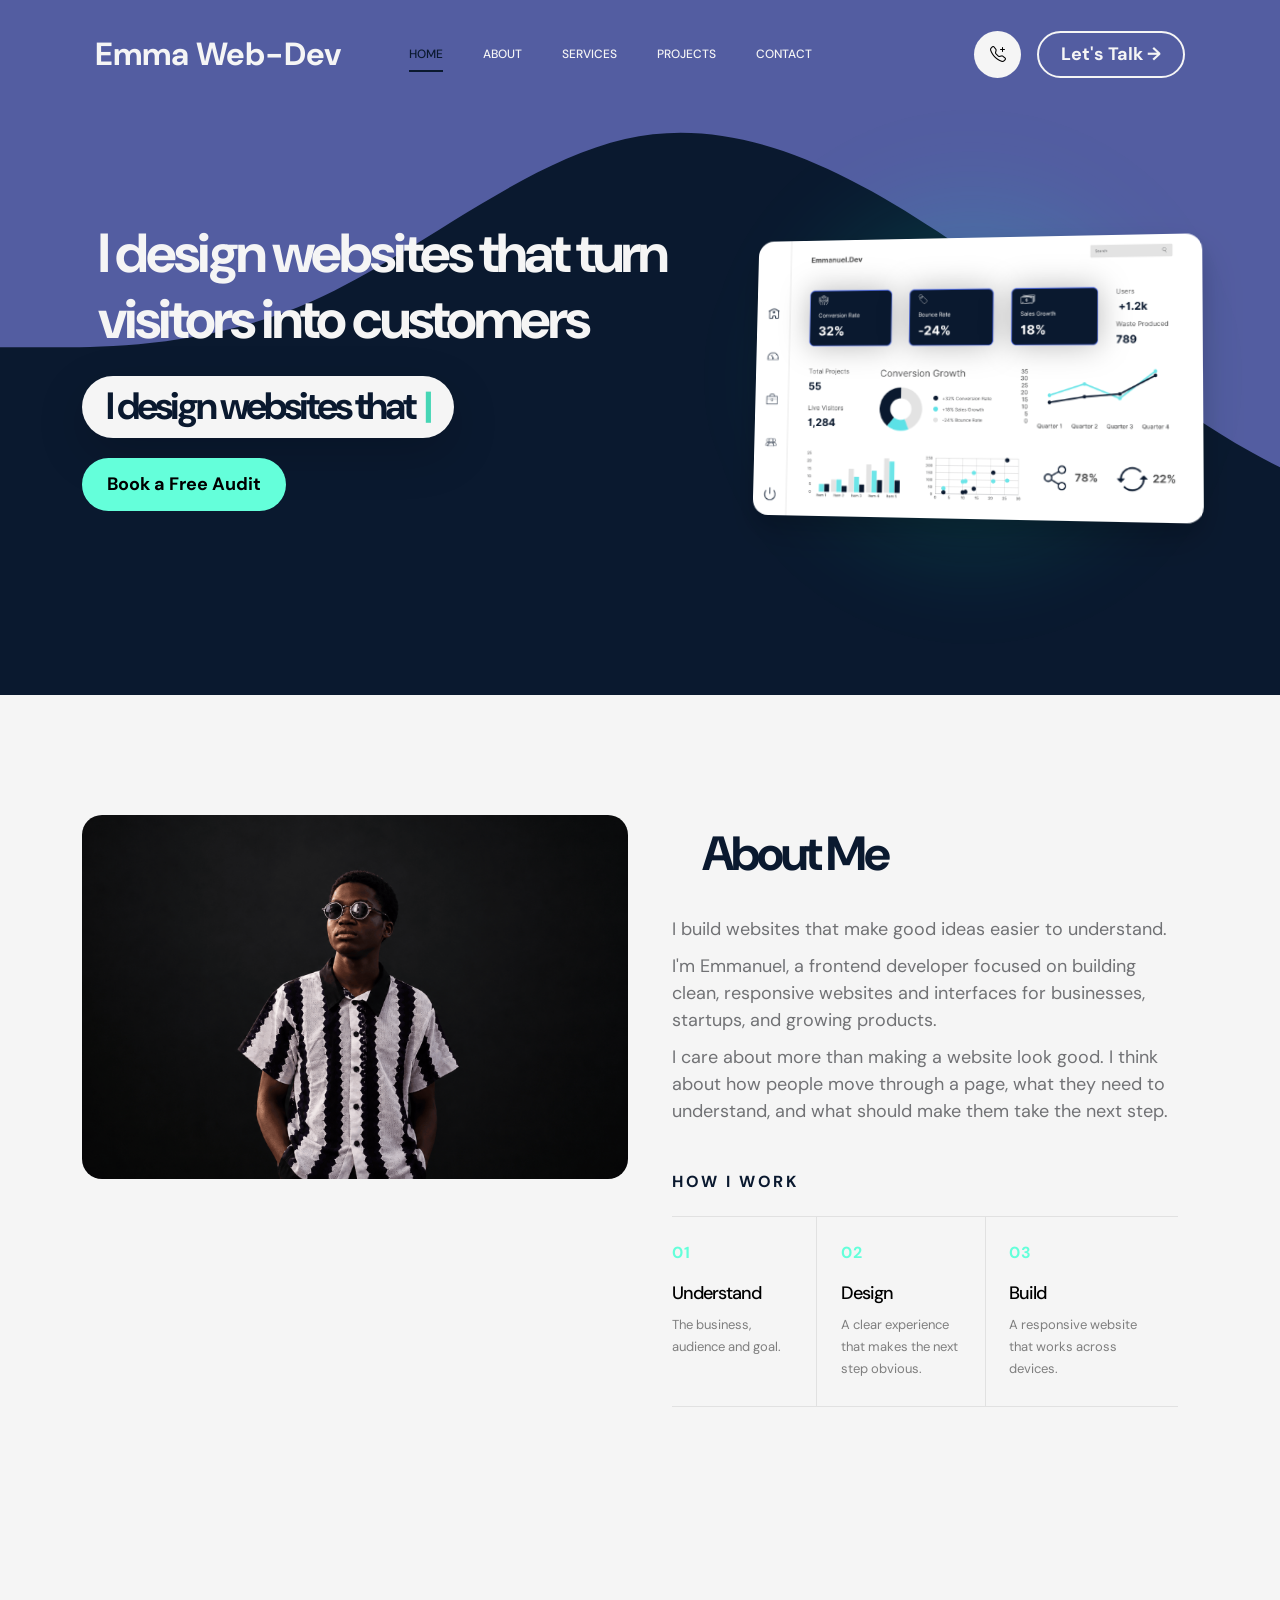
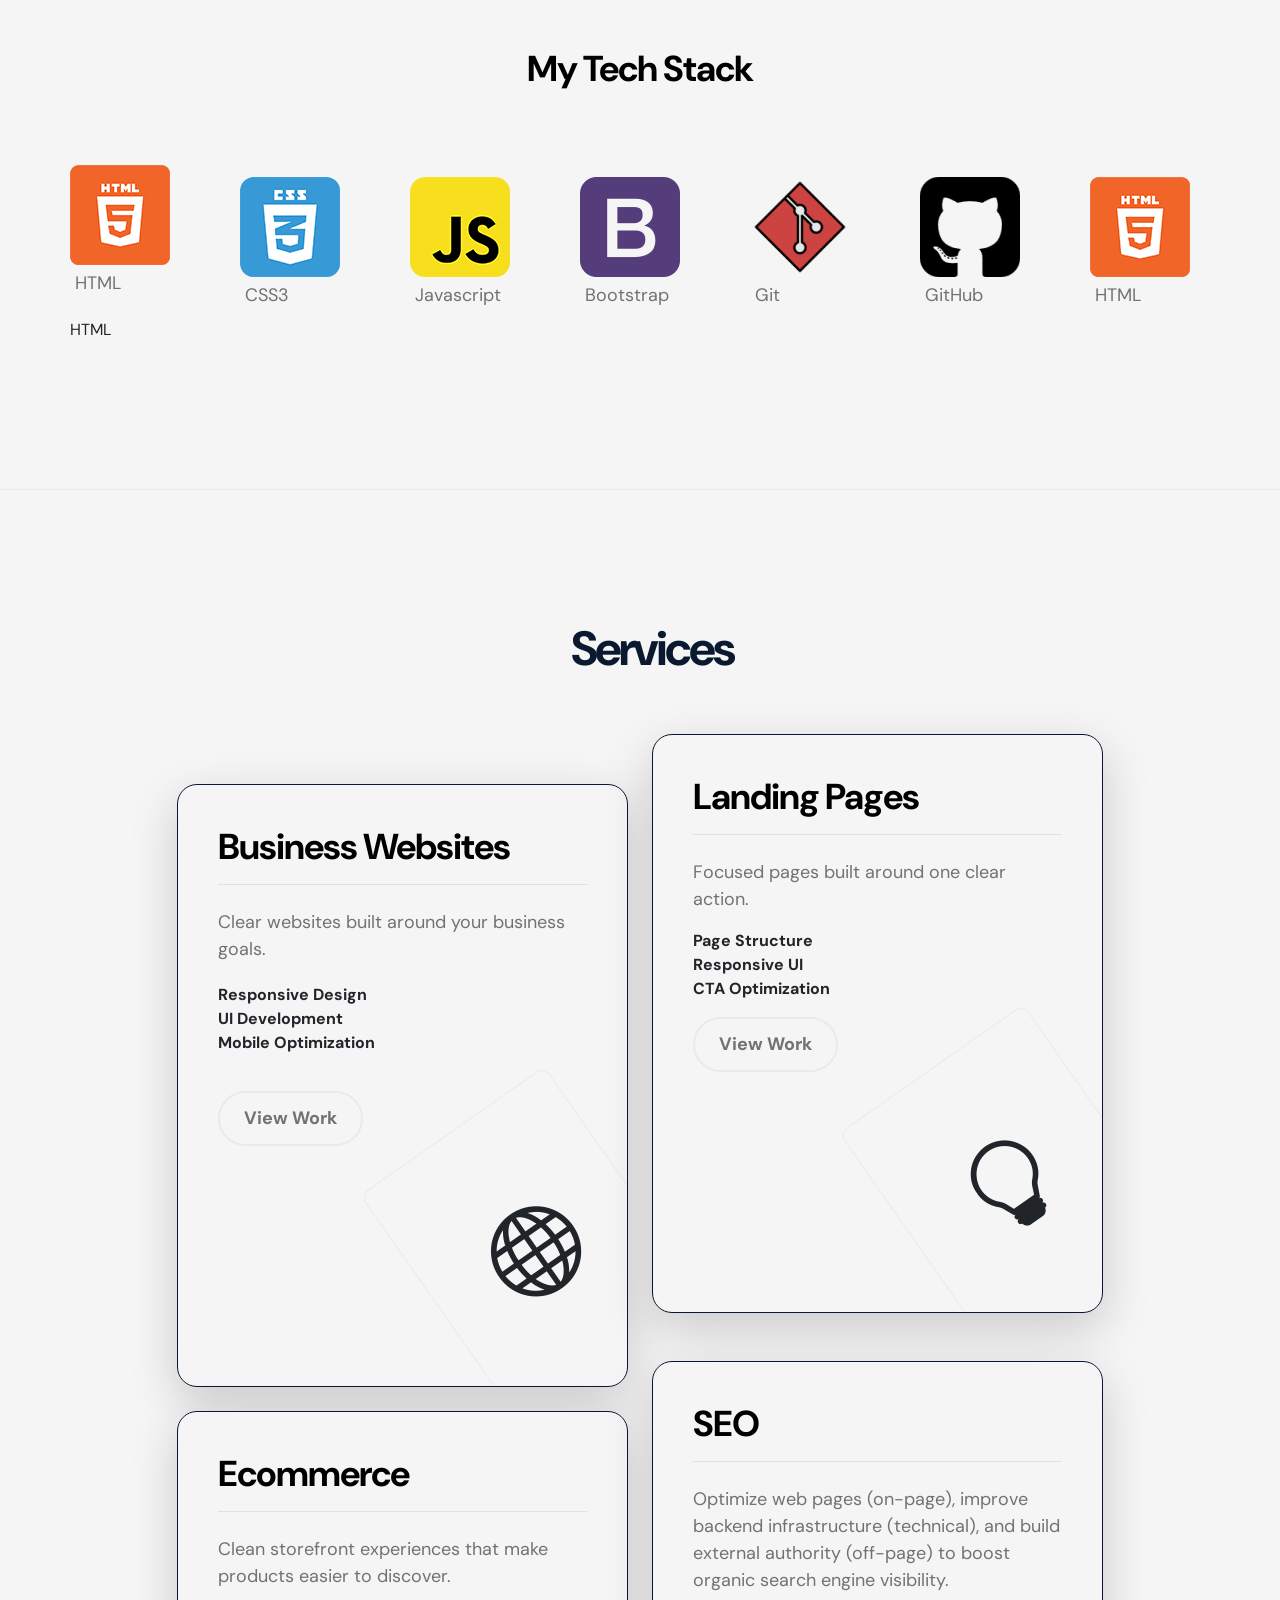
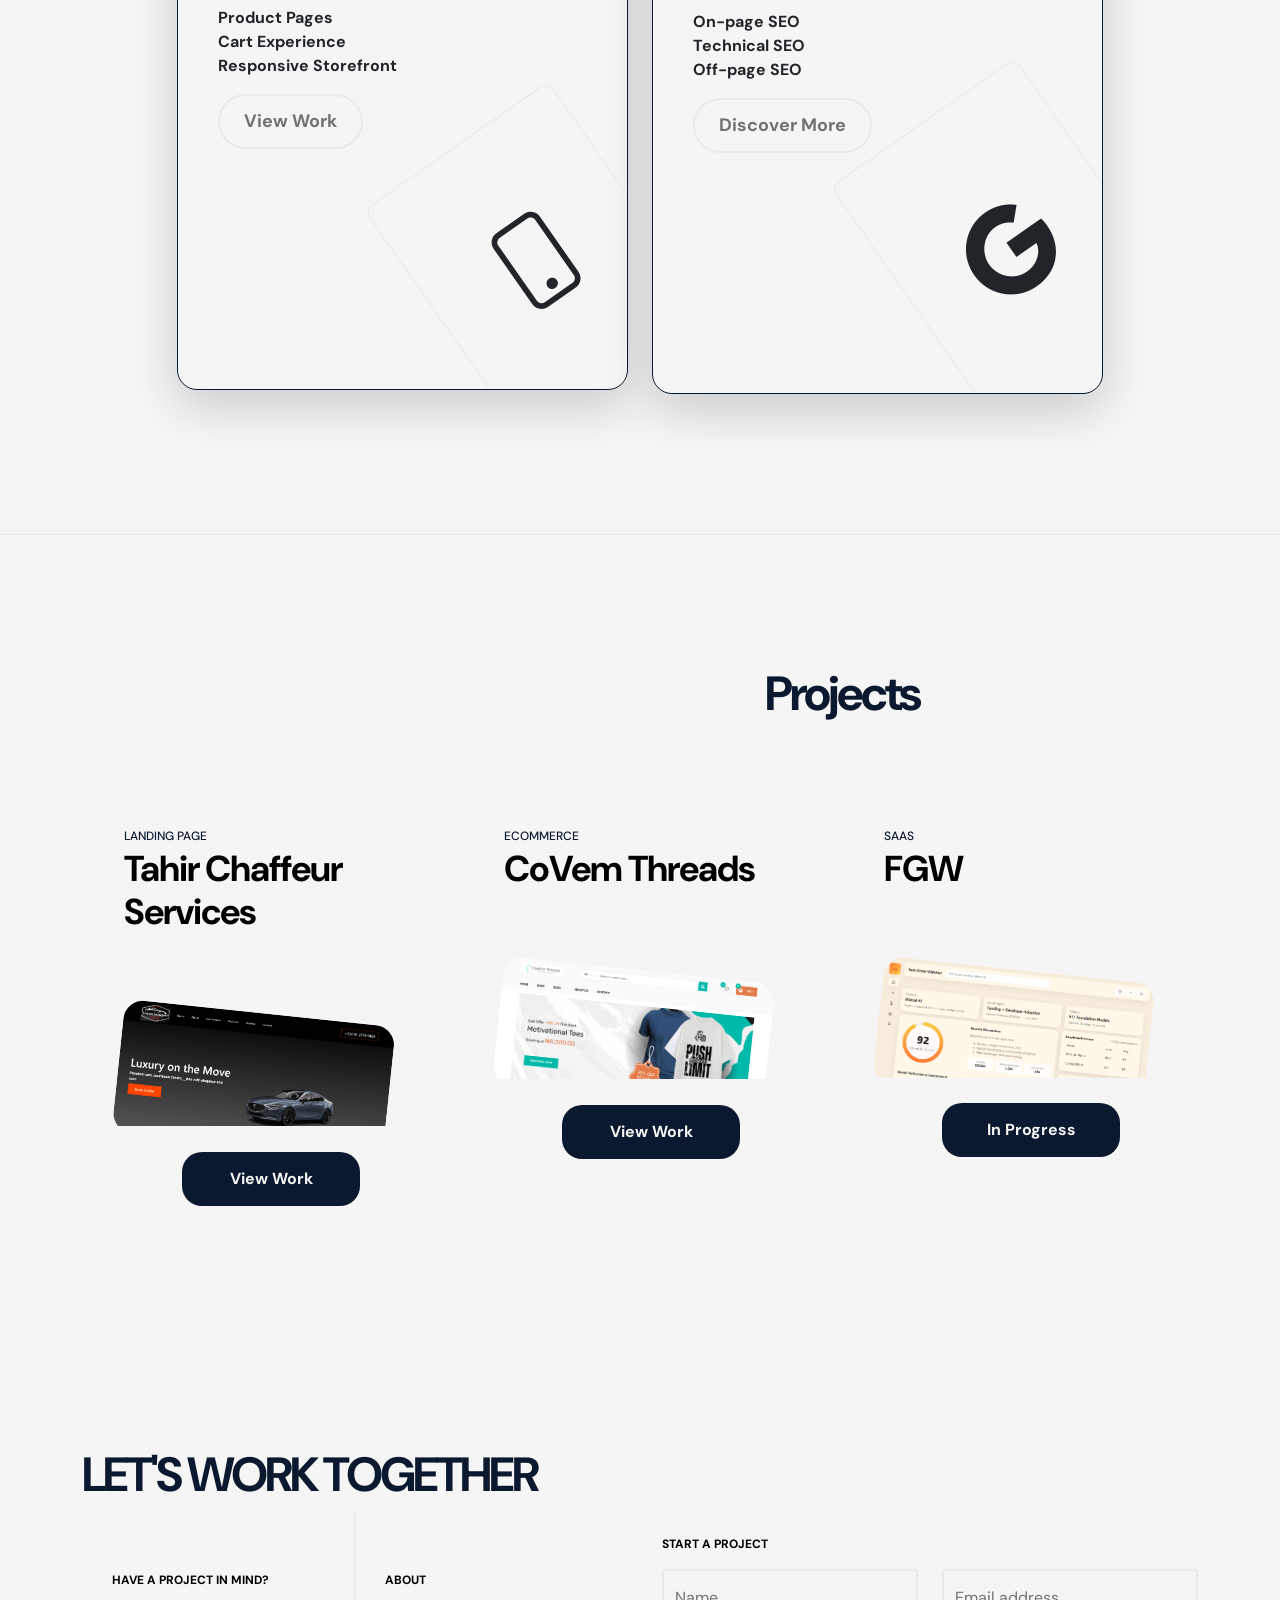
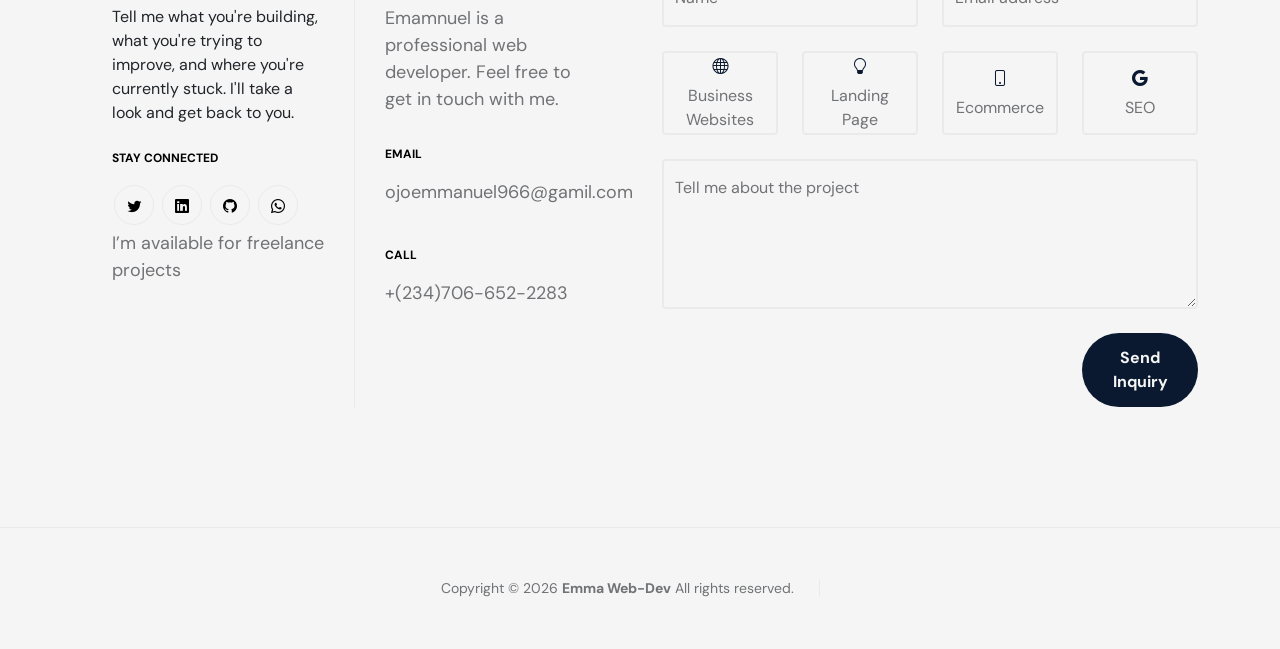
==== commit 123ef9f3: "Update index.html" ====
--- a/index.html
+++ b/index.html
@@ -1,12 +1,10 @@
 <!doctype html>
 <html lang="en">
     <head
-        
      <link
         rel="stylesheet"
         href="https://cdn.jsdelivr.net/npm/bootstrap-icons@1.13.2/font/bootstrap-icons.min.css"
       >
-    >
         <meta charset="utf-8">
         <meta name="viewport" content="width=device-width, initial-scale=1">
 
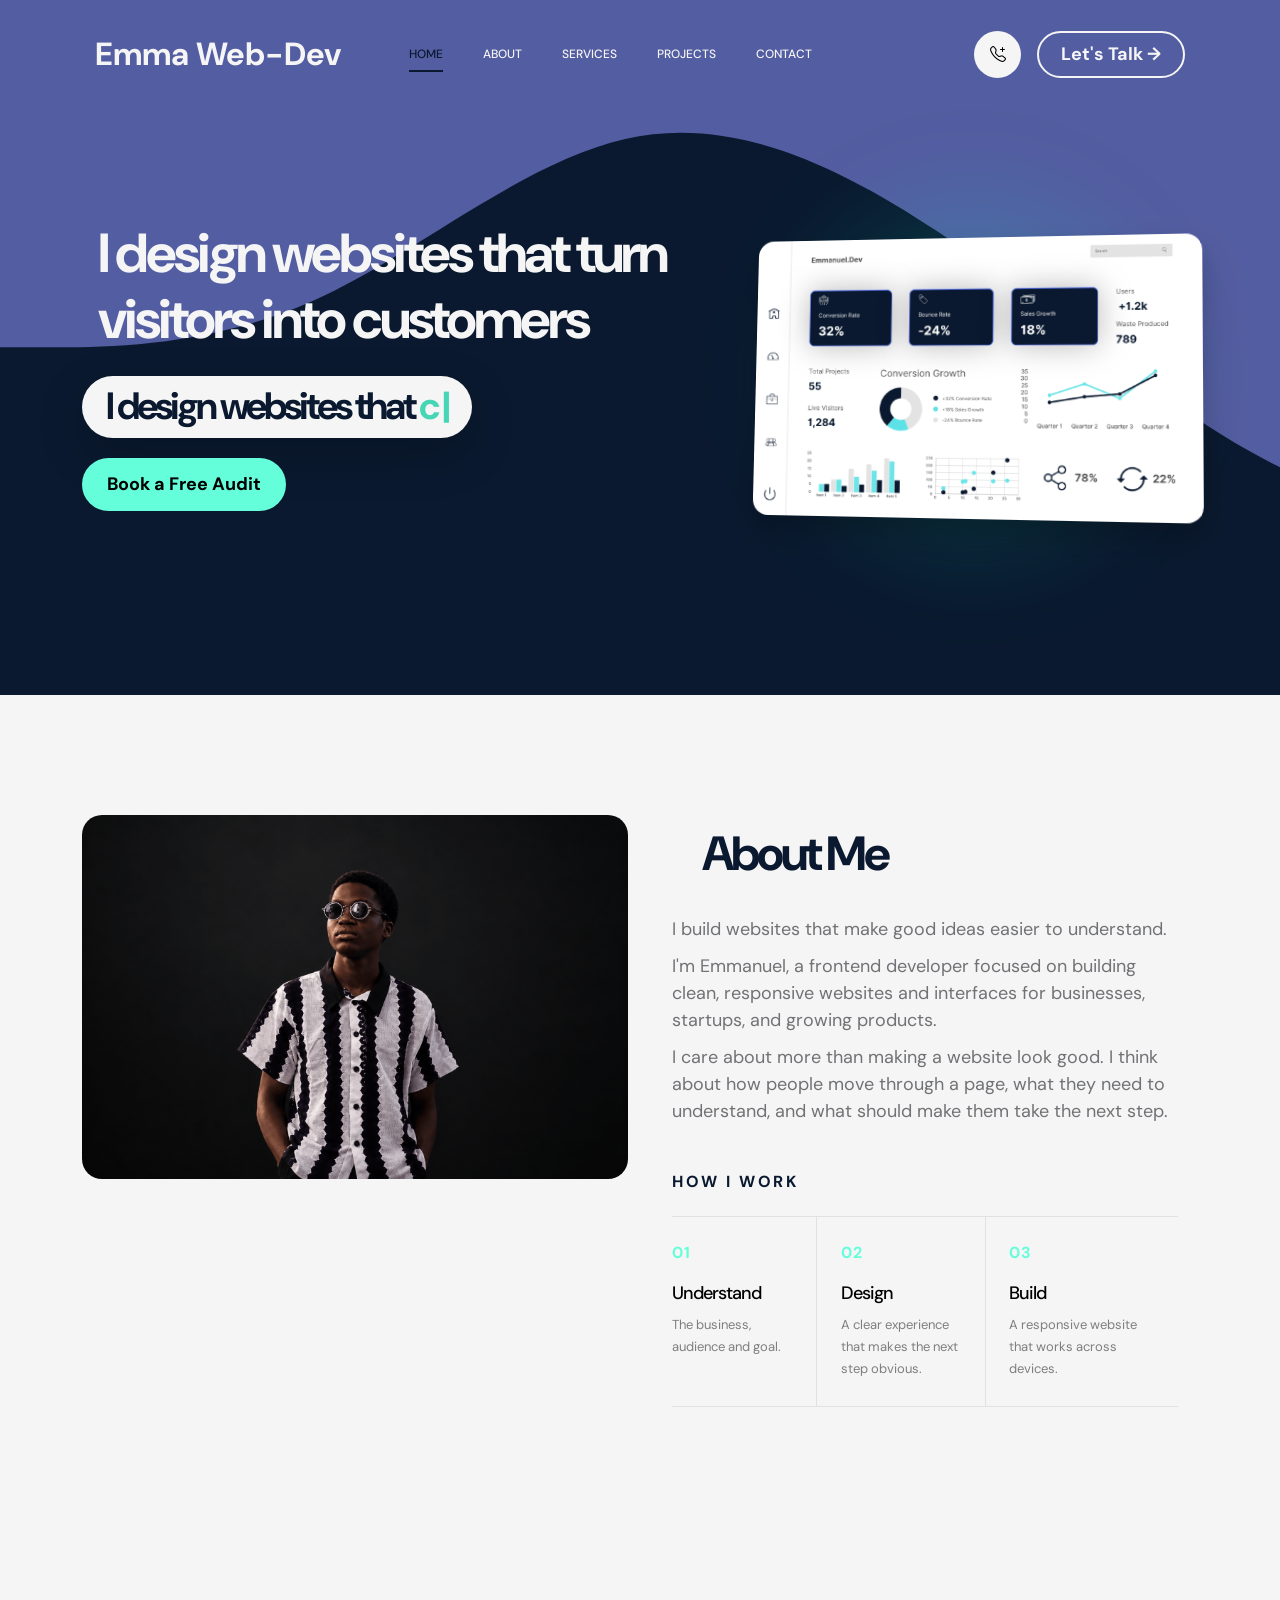
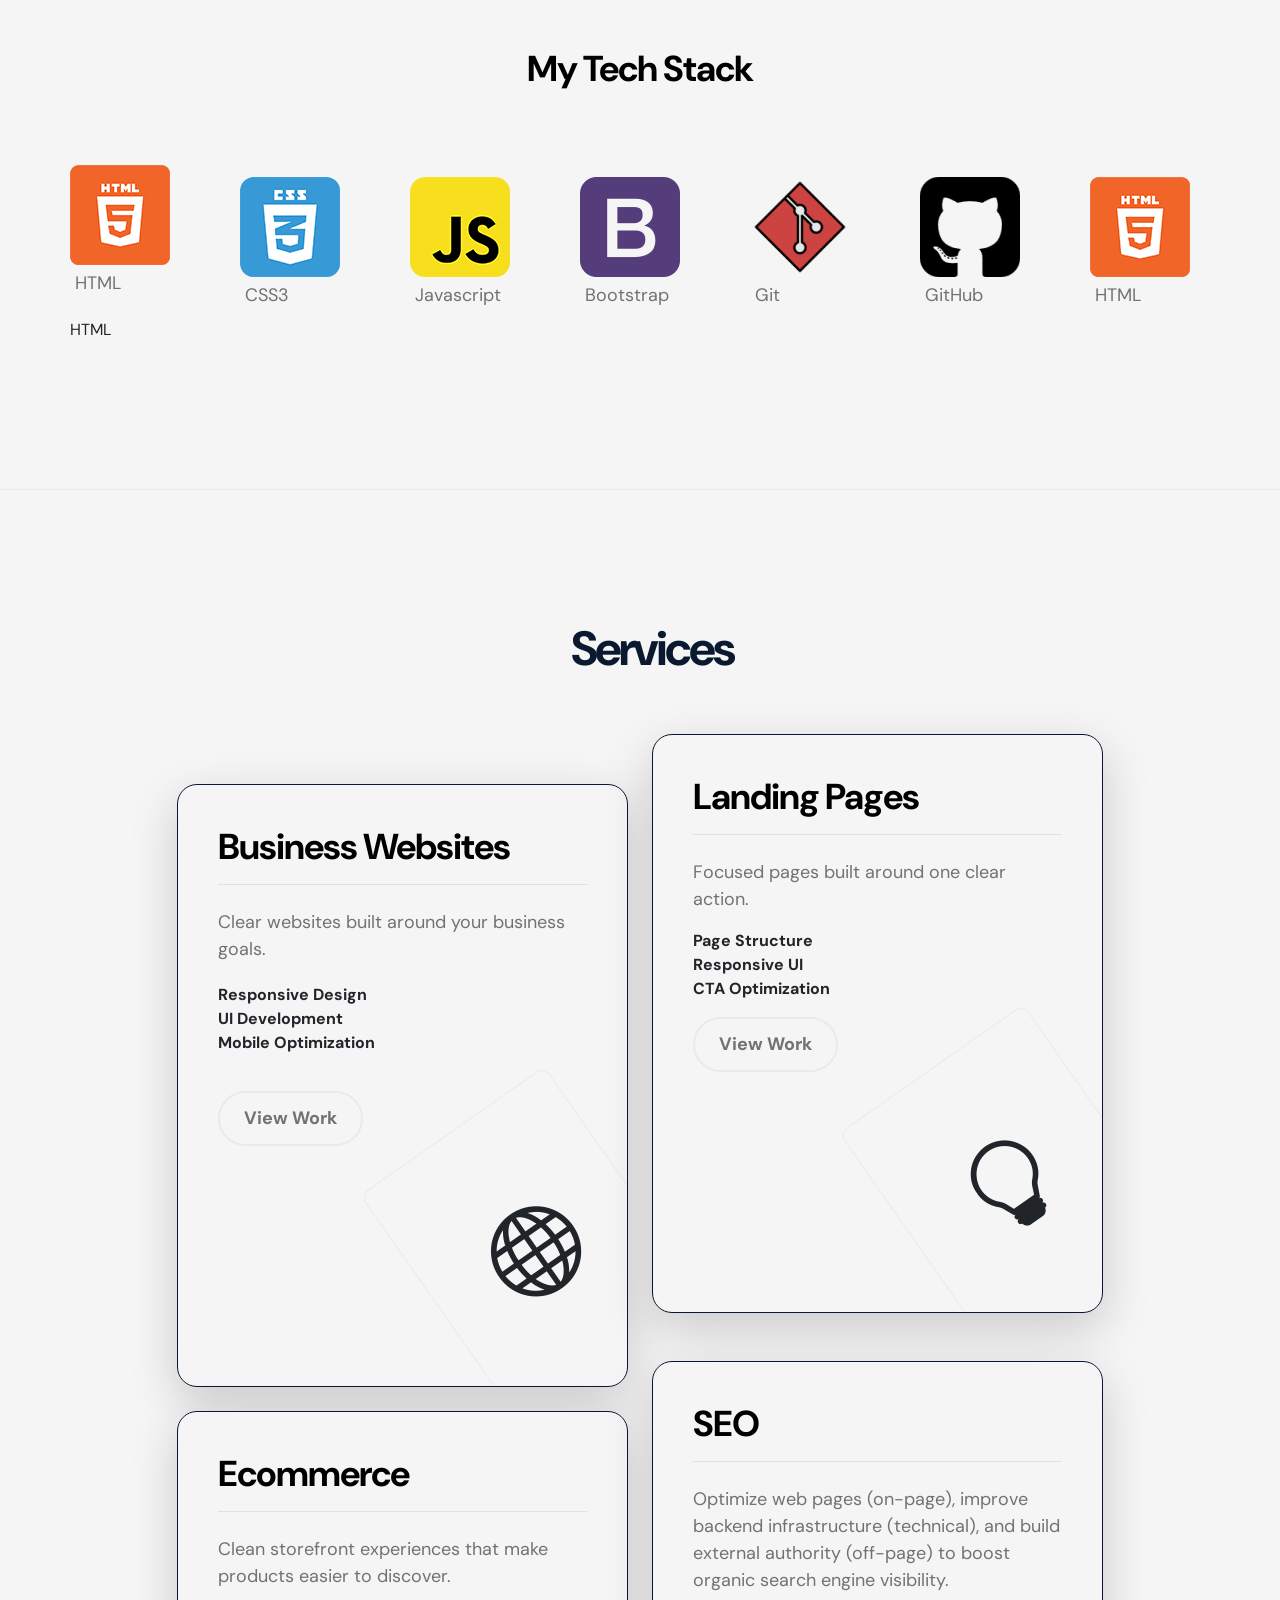
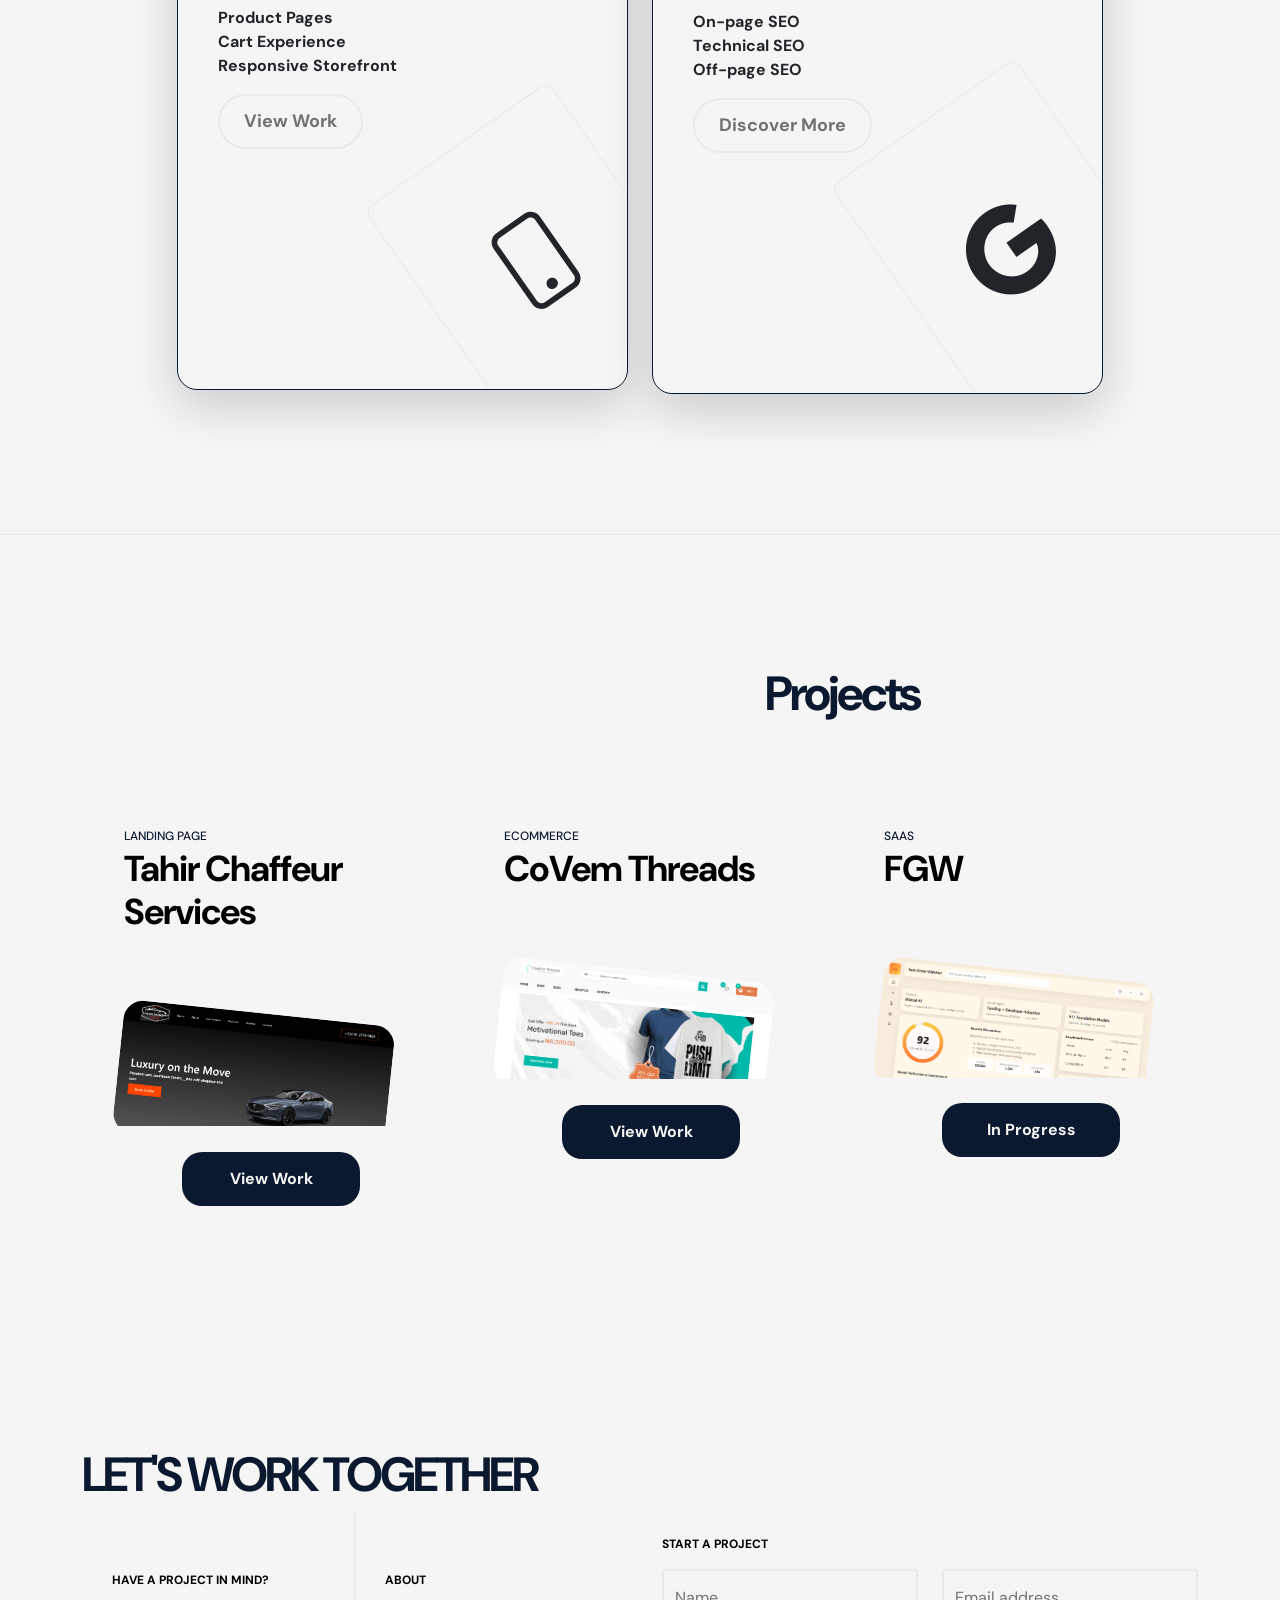
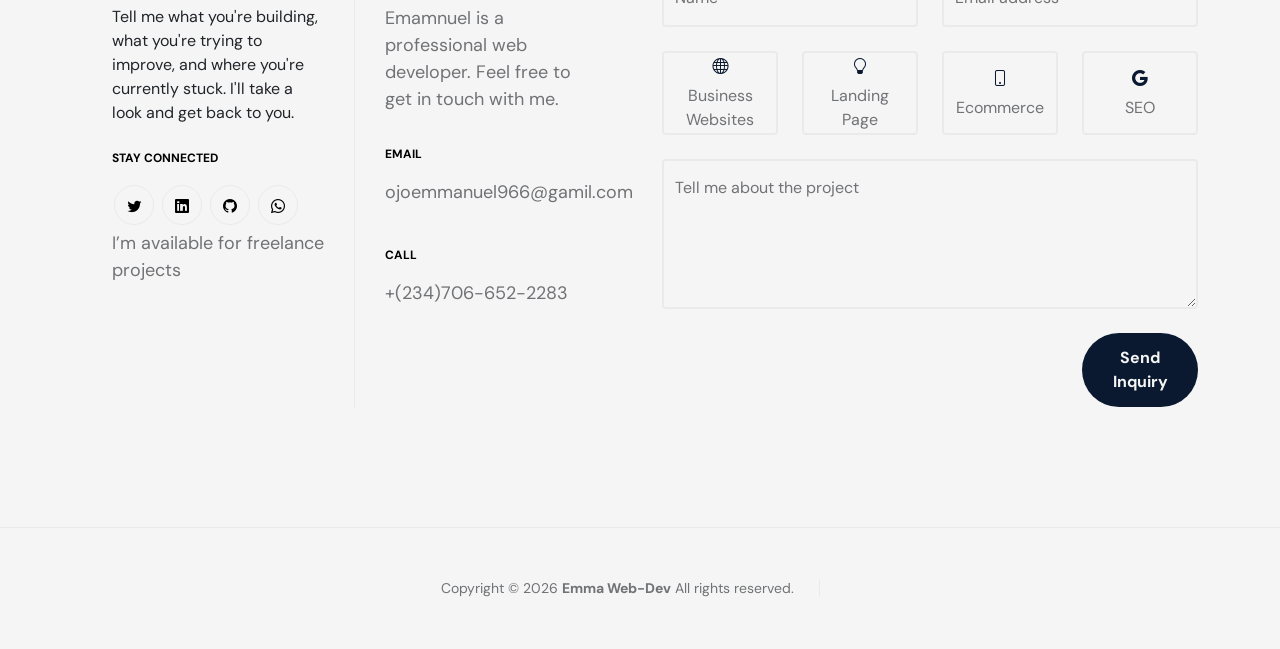
==== commit cd2fb639: "Update index.html" ====
--- a/index.html
+++ b/index.html
@@ -3,11 +3,9 @@
     <head
      <link
         rel="stylesheet"
-        href="https://cdn.jsdelivr.net/npm/bootstrap-icons@1.13.2/font/bootstrap-icons.min.css"
-      >
+        href="https://cdn.jsdelivr.net/npm/bootstrap-icons@1.13.2/font/bootstrap-icons.min.css">
         <meta charset="utf-8">
         <meta name="viewport" content="width=device-width, initial-scale=1">
-
         <meta name="description" content="I'm Emmanuel, a frontend developer in Nigeria building responsive business websites, landing pages and ecommerce interfaces.">
         <meta name="author" >
         <meta name="author" content="Emmanuel">
@@ -19,7 +17,7 @@
         property="og:description"
         content="Responsive websites and interfaces for businesses, startups and growing  products."
         >  
-        <meta property="og:url" content="https://YOUR-VERCEL-DOMAIN.vercel.app/">
+        <meta property="og:url" content="https://emma-web-devop.vercel.app/">
         
         <!-- X card preview -->
         <meta name="twitter:card" content="summary_large_image">
@@ -30,7 +28,7 @@
         >
         <meta
         name="twitter:image"
-        content="https://YOUR-VERCEL-DOMAIN.vercel.app/images/social-preview.jpg"
+        content="https://emma-web-devop.vercel.app/images/social-preview.jpg"
 >
         <!-- CSS FILES -->
         <link rel="preconnect" href="https://fonts.googleapis.com">
@@ -119,7 +117,7 @@
                                  I design websites that 
                                  <span id="typing"></span>
                                </h2>
-                                <p class="mb-4"><a class="custom-btn btn custom-link" href="#section_2" style="color: black ;">Book a Free Audit</a></p>
+                                <p class="mb-4"><a class="custom-btn btn custom-link" href="#section_5" style="color: black ;">Book a Free Audit</a></p>
                             </div>
                         </div>
                          
@@ -707,7 +705,7 @@
                "@context": "https://schema.org",
                "@type": "Person",
                "name": "Emmanuel",
-               "url": "https://YOUR-VERCEL-DOMAIN.vercel.app/",
+               "url": "https://emma-web-devop.vercel.app/",
                "jobTitle": "Frontend Developer",
                "description": "Frontend developer building responsive websites and interfaces with HTML, CSS and JavaScript.",
                "knowsAbout": [
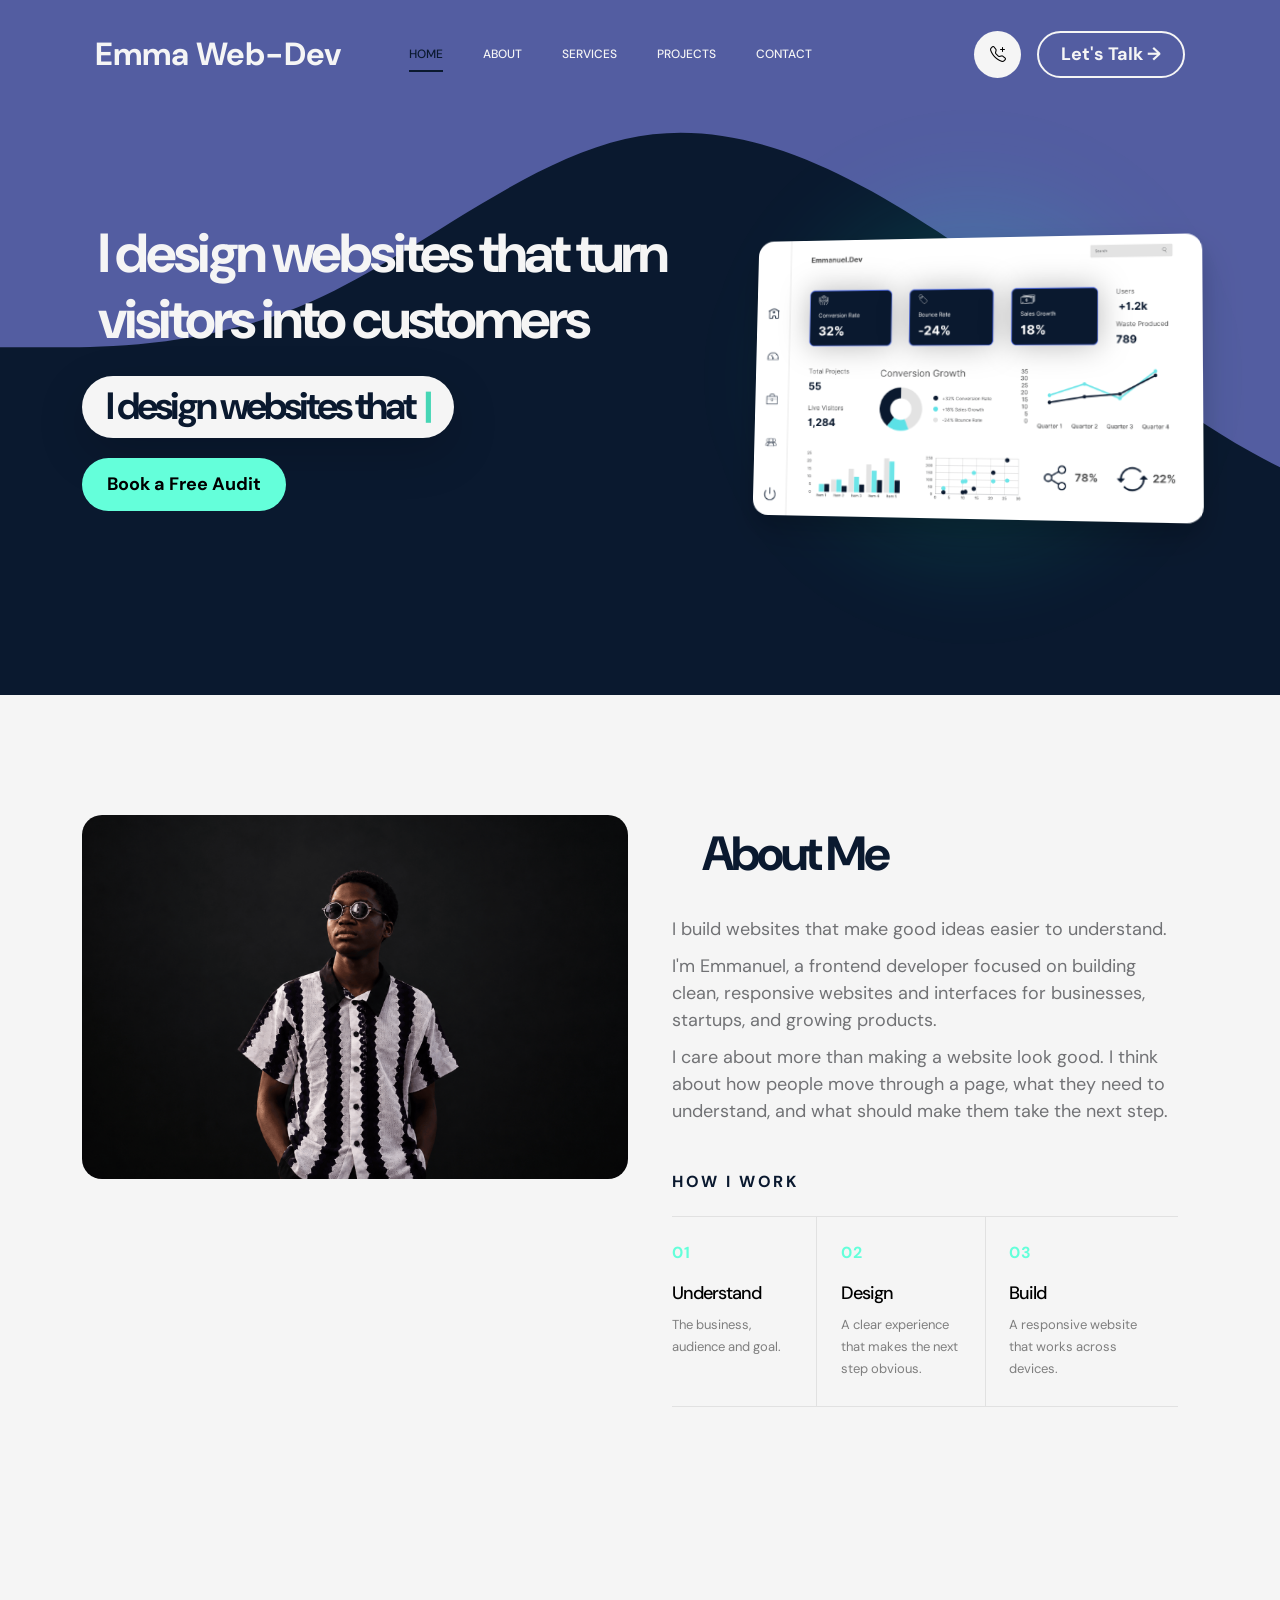
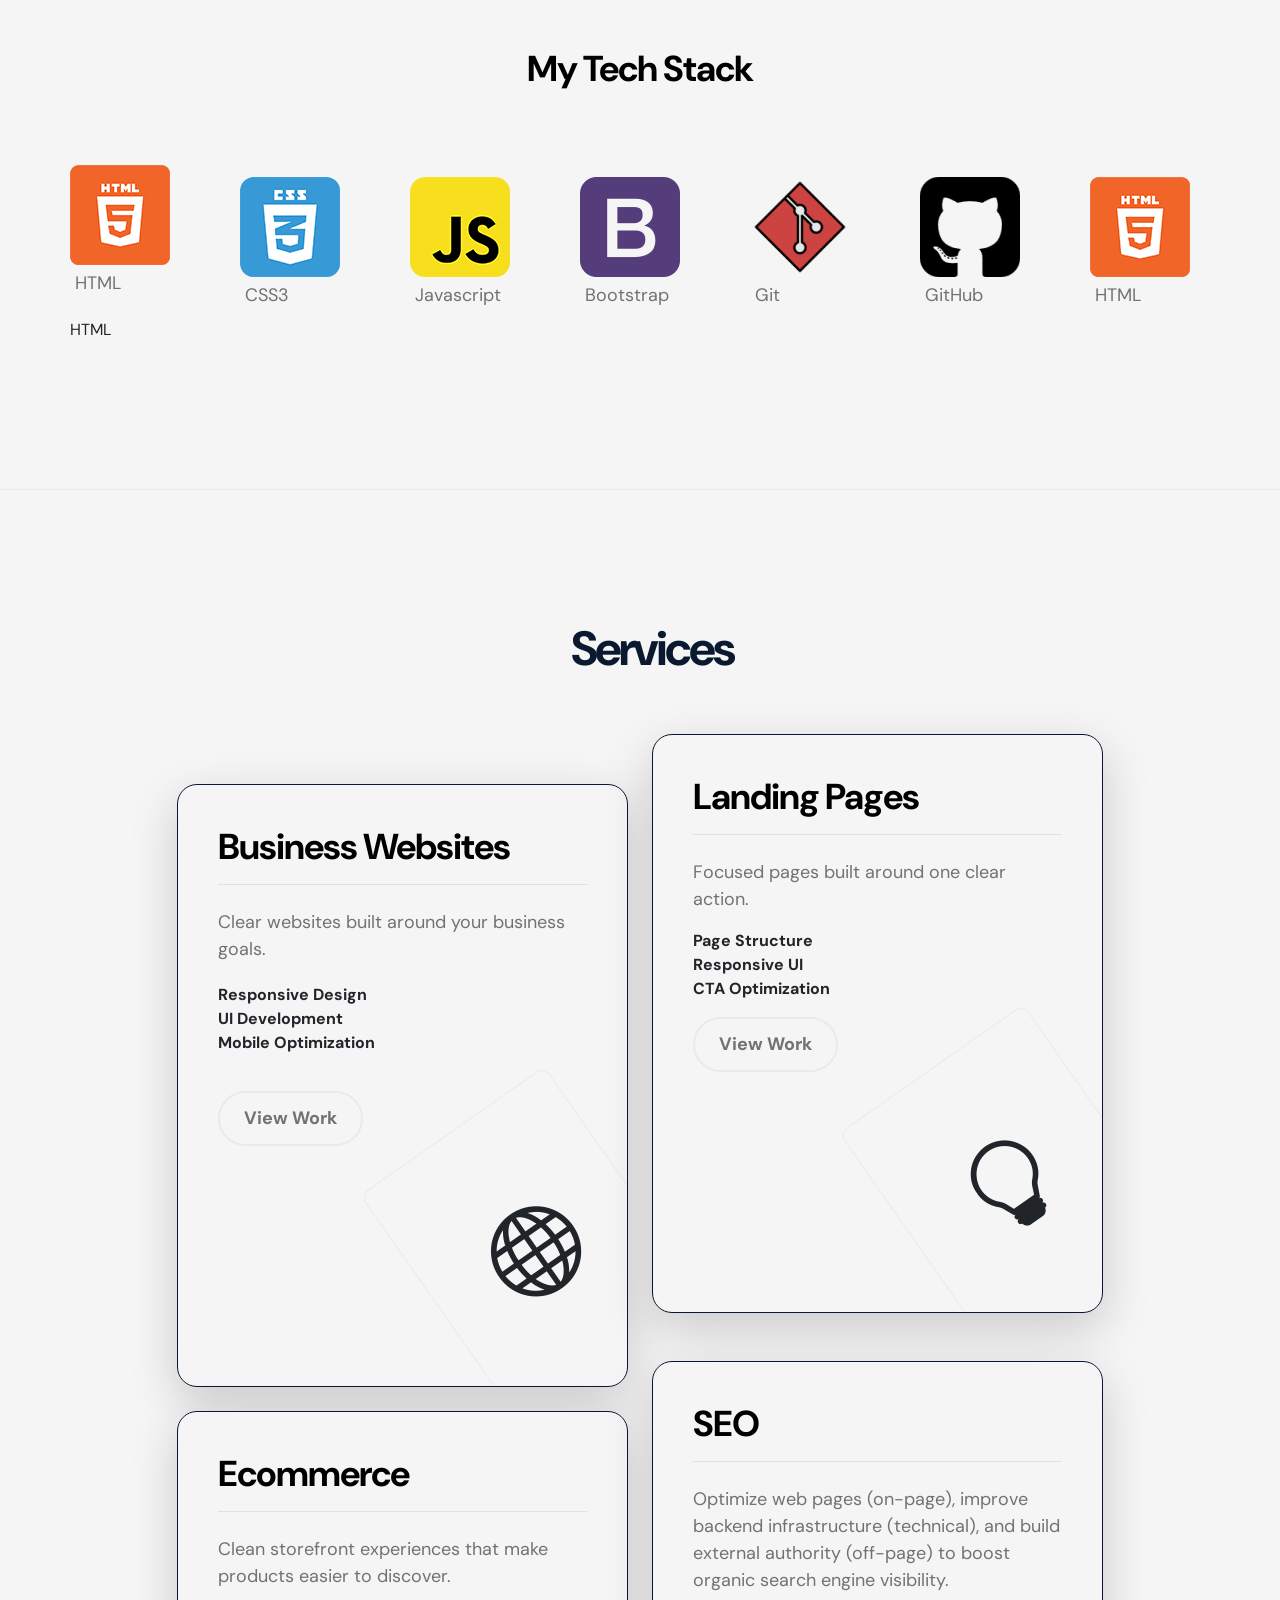
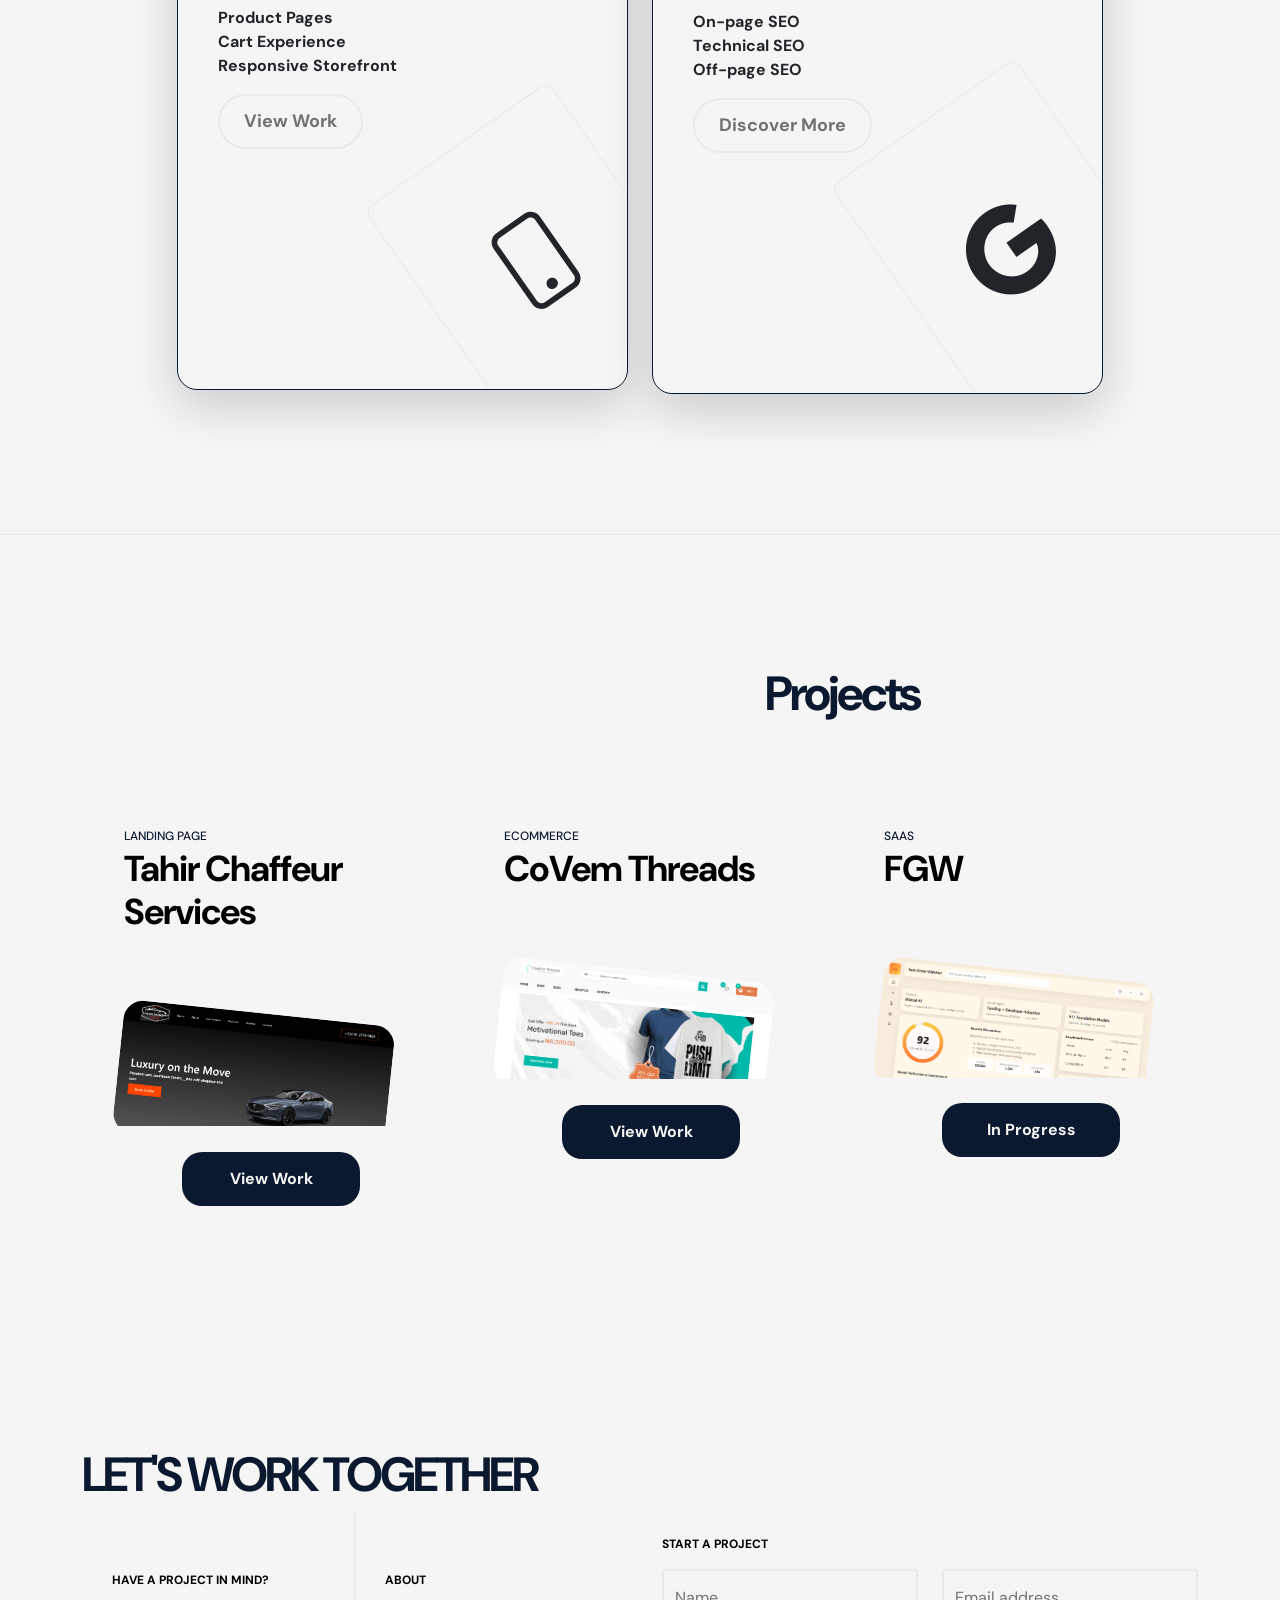
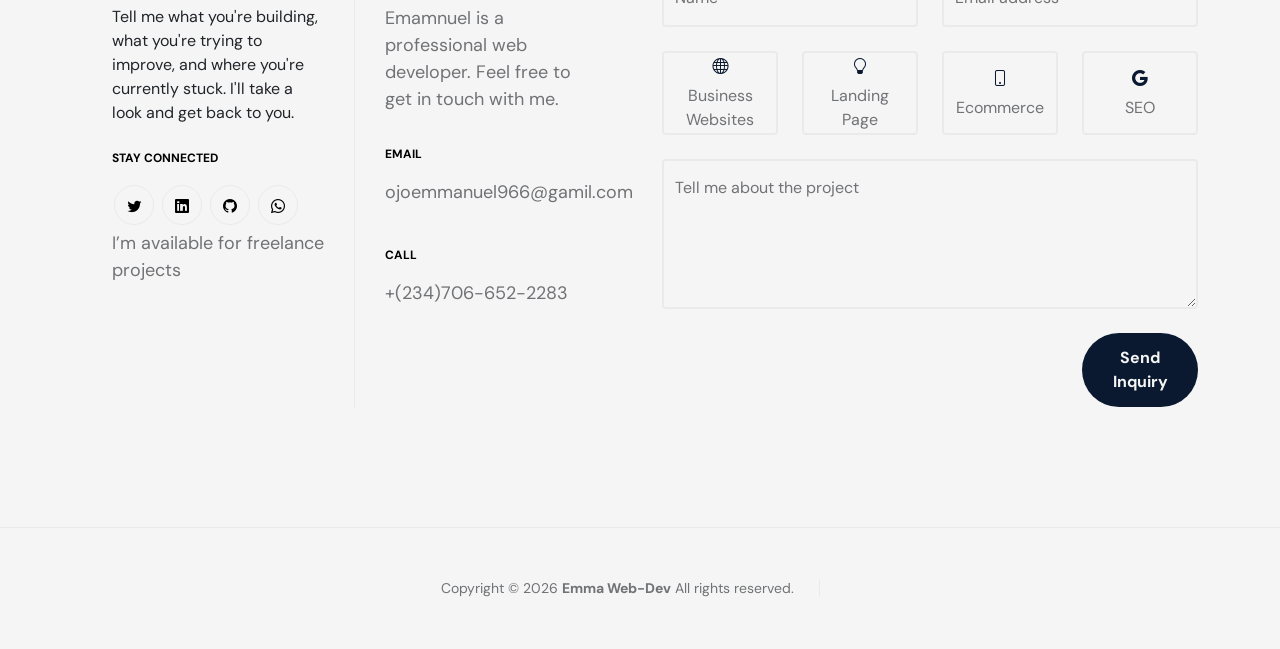
==== commit b495505b: "Update index.html" ====
--- a/index.html
+++ b/index.html
@@ -8,6 +8,7 @@
         <meta name="viewport" content="width=device-width, initial-scale=1">
         <meta name="description" content="I'm Emmanuel, a frontend developer in Nigeria building responsive business websites, landing pages and ecommerce interfaces.">
         <meta name="author" >
+        <meta name="google-site-verification" content="-sh0nSHYT7cxHLQYCYzDPuF2tfLxwgKGLE_siWrR_kw" />
         <meta name="author" content="Emmanuel">
         <meta name="robots" content="index, follow">
         <title>Emmanuel | Frontend Developer</title>
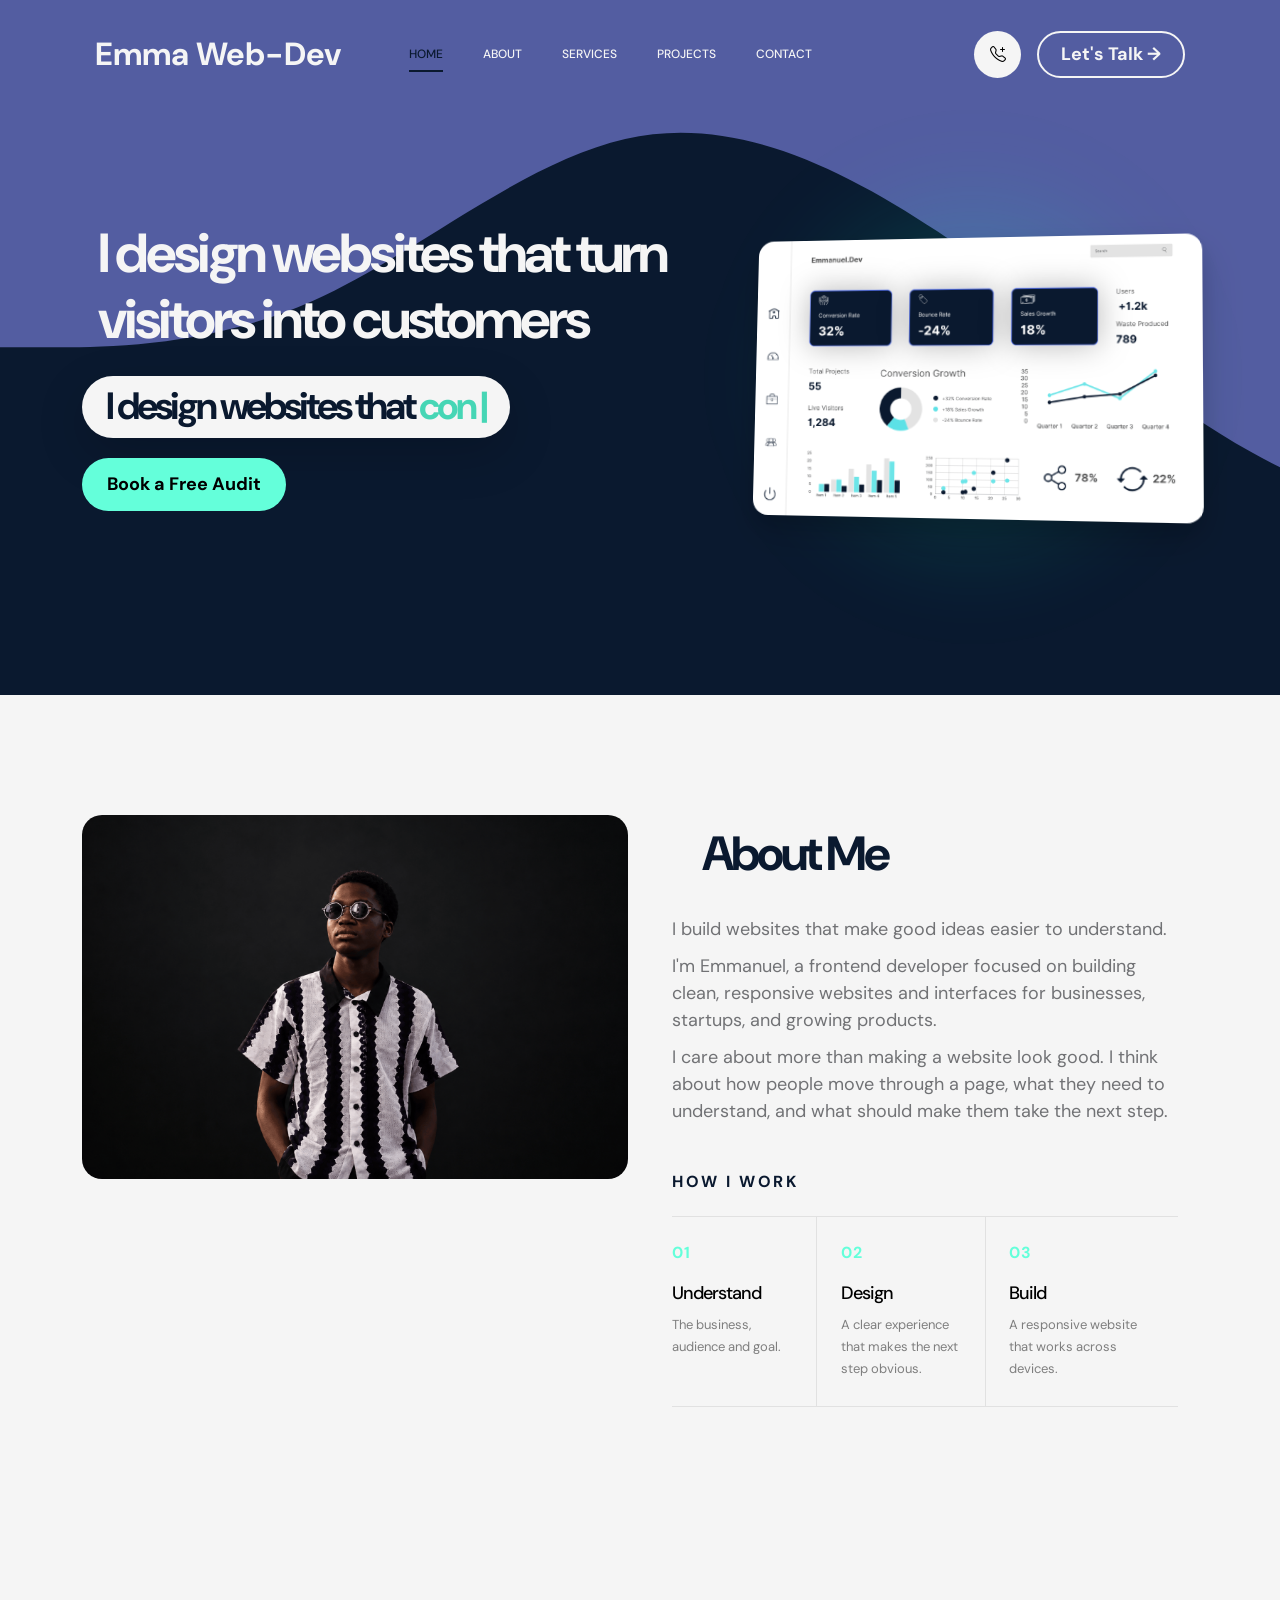
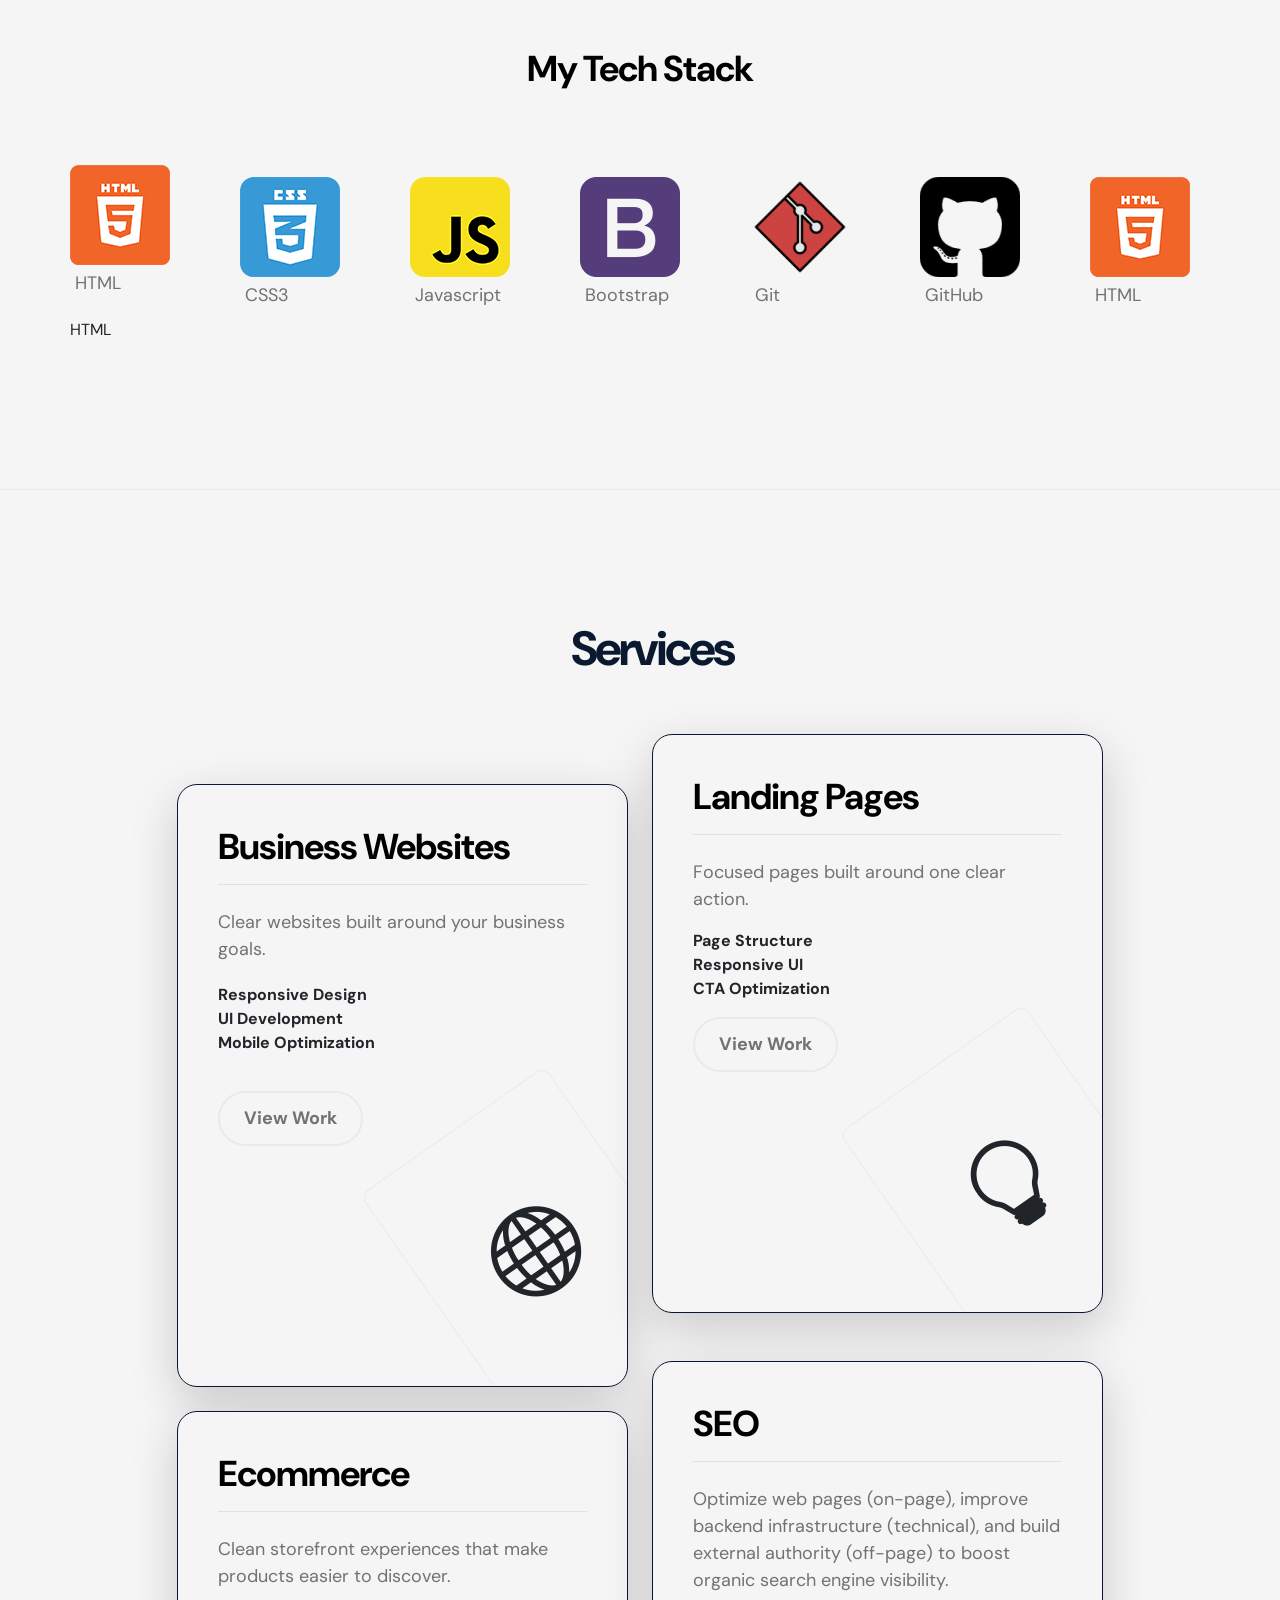
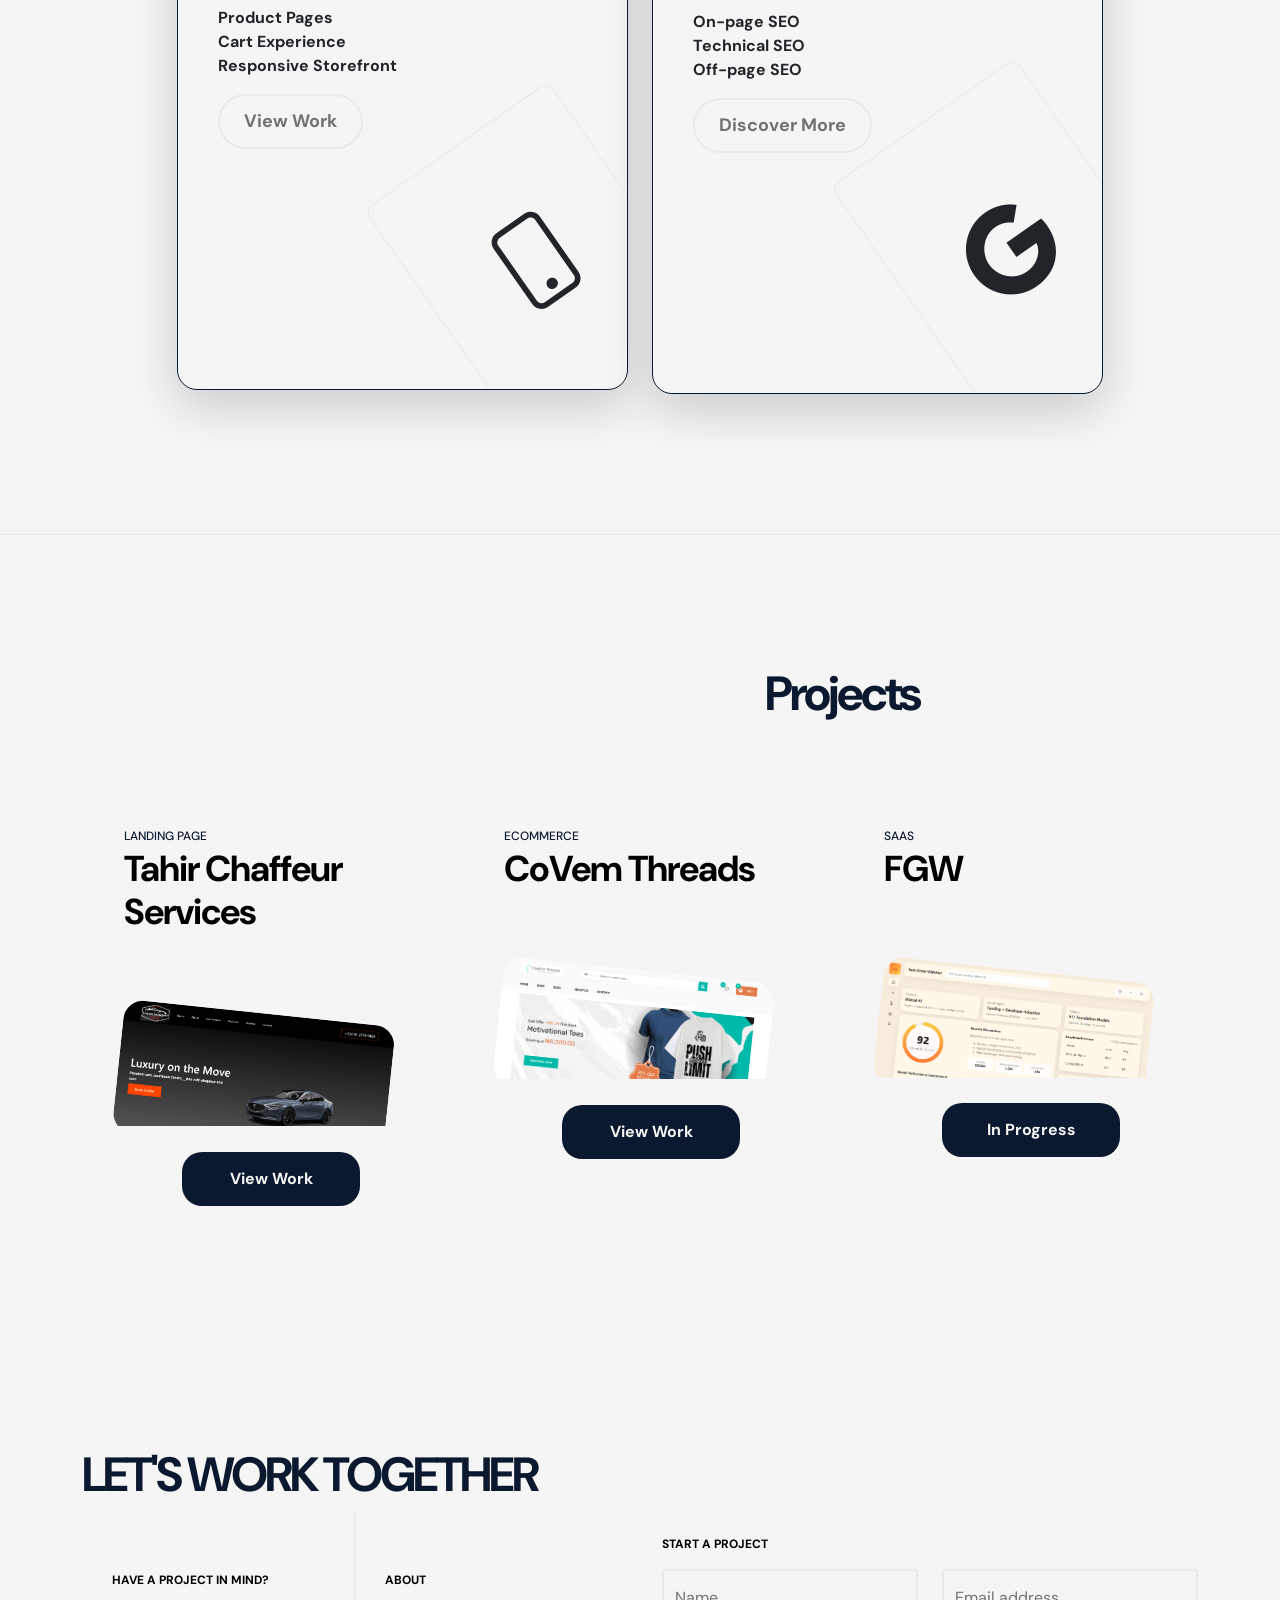
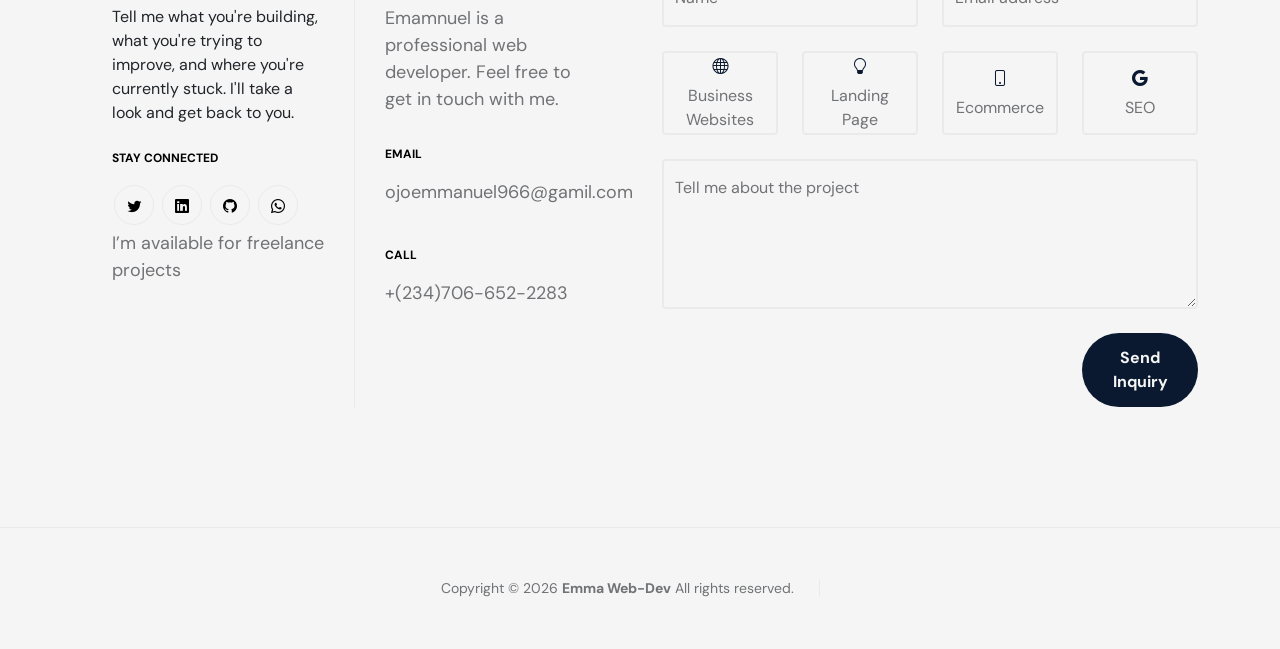
==== commit cdfd4cfa: "improve site and responsiveness" ====
--- a/index.html
+++ b/index.html
@@ -19,7 +19,7 @@
         content="Responsive websites and interfaces for businesses, startups and growing  products."
         >  
         <meta property="og:url" content="https://emma-web-devop.vercel.app/">
-        
+         
         <!-- X card preview -->
         <meta name="twitter:card" content="summary_large_image">
         <meta name="twitter:title" content="Emmanuel | Frontend Developer">
@@ -29,7 +29,7 @@
         >
         <meta
         name="twitter:image"
-        content="https://emma-web-devop.vercel.app/images/social-preview.jpg"
+        content="https://emma-web-devop.vercel.app/images/portfolio pic.png"
 >
         <!-- CSS FILES -->
         <link rel="preconnect" href="https://fonts.googleapis.com">
--- a/css/style.css
+++ b/css/style.css
@@ -1628,6 +1628,40 @@
     min-width: inherit;
   } */
 }
+@media screen and (max-width: 365px) {
+  h1 {
+    font-size: 29px !important;
+  }
+
+  h2 {
+    font-size: 20px;
+  }
+
+  h3 {
+    font-size: 18px;
+  }
+
+  .navbar-brand {
+    font-size: 17px !important;
+  }
+
+  h5 {
+    font-size: 15px;
+  }
+
+  .custom-btn,
+  .navbar .custom-btn {
+    font-size: 13px;
+    padding: 6px 12px;
+  }
+
+  .navbar-icon {
+    font-size: var(--copyright-font-size);
+    width: 35.5px;
+    height: 35.5px;
+    line-height: 35.5px;
+  }
+}
 
 .services-price-text {
   color: #0a192f !important;
